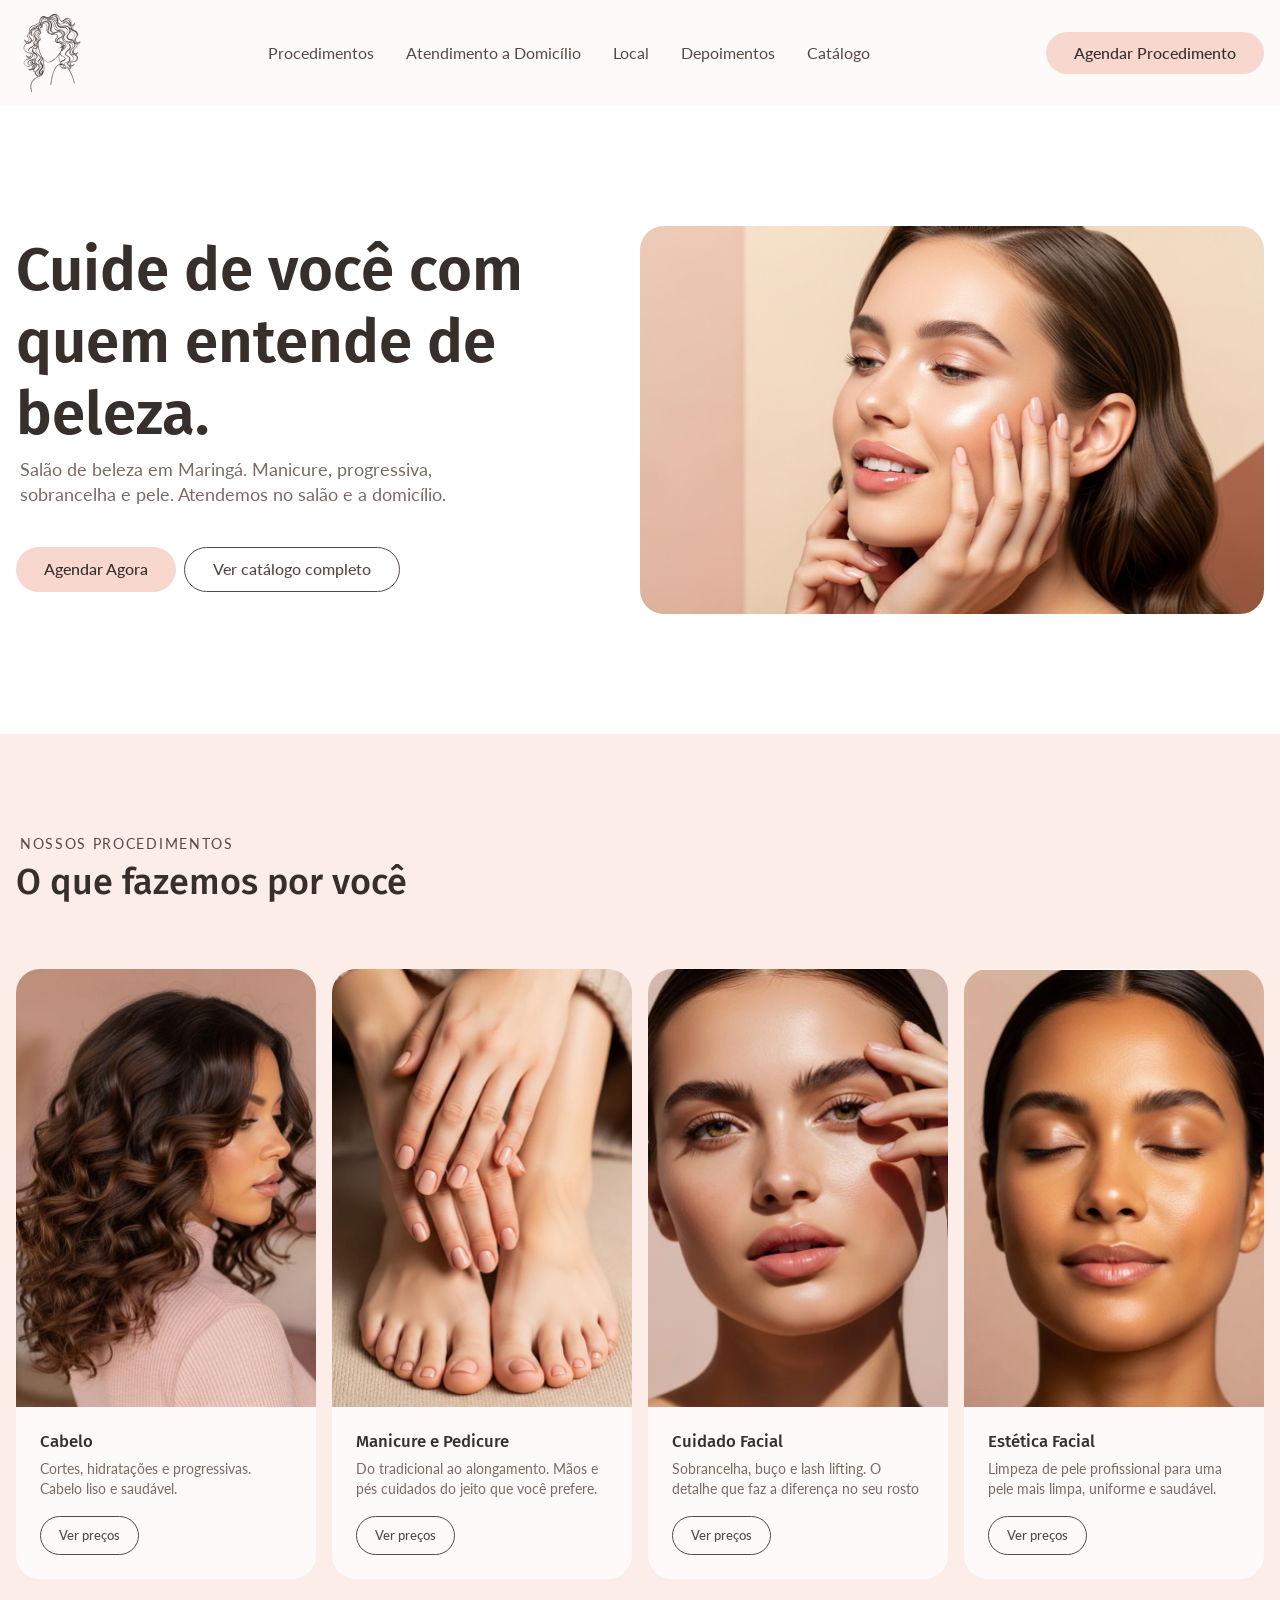
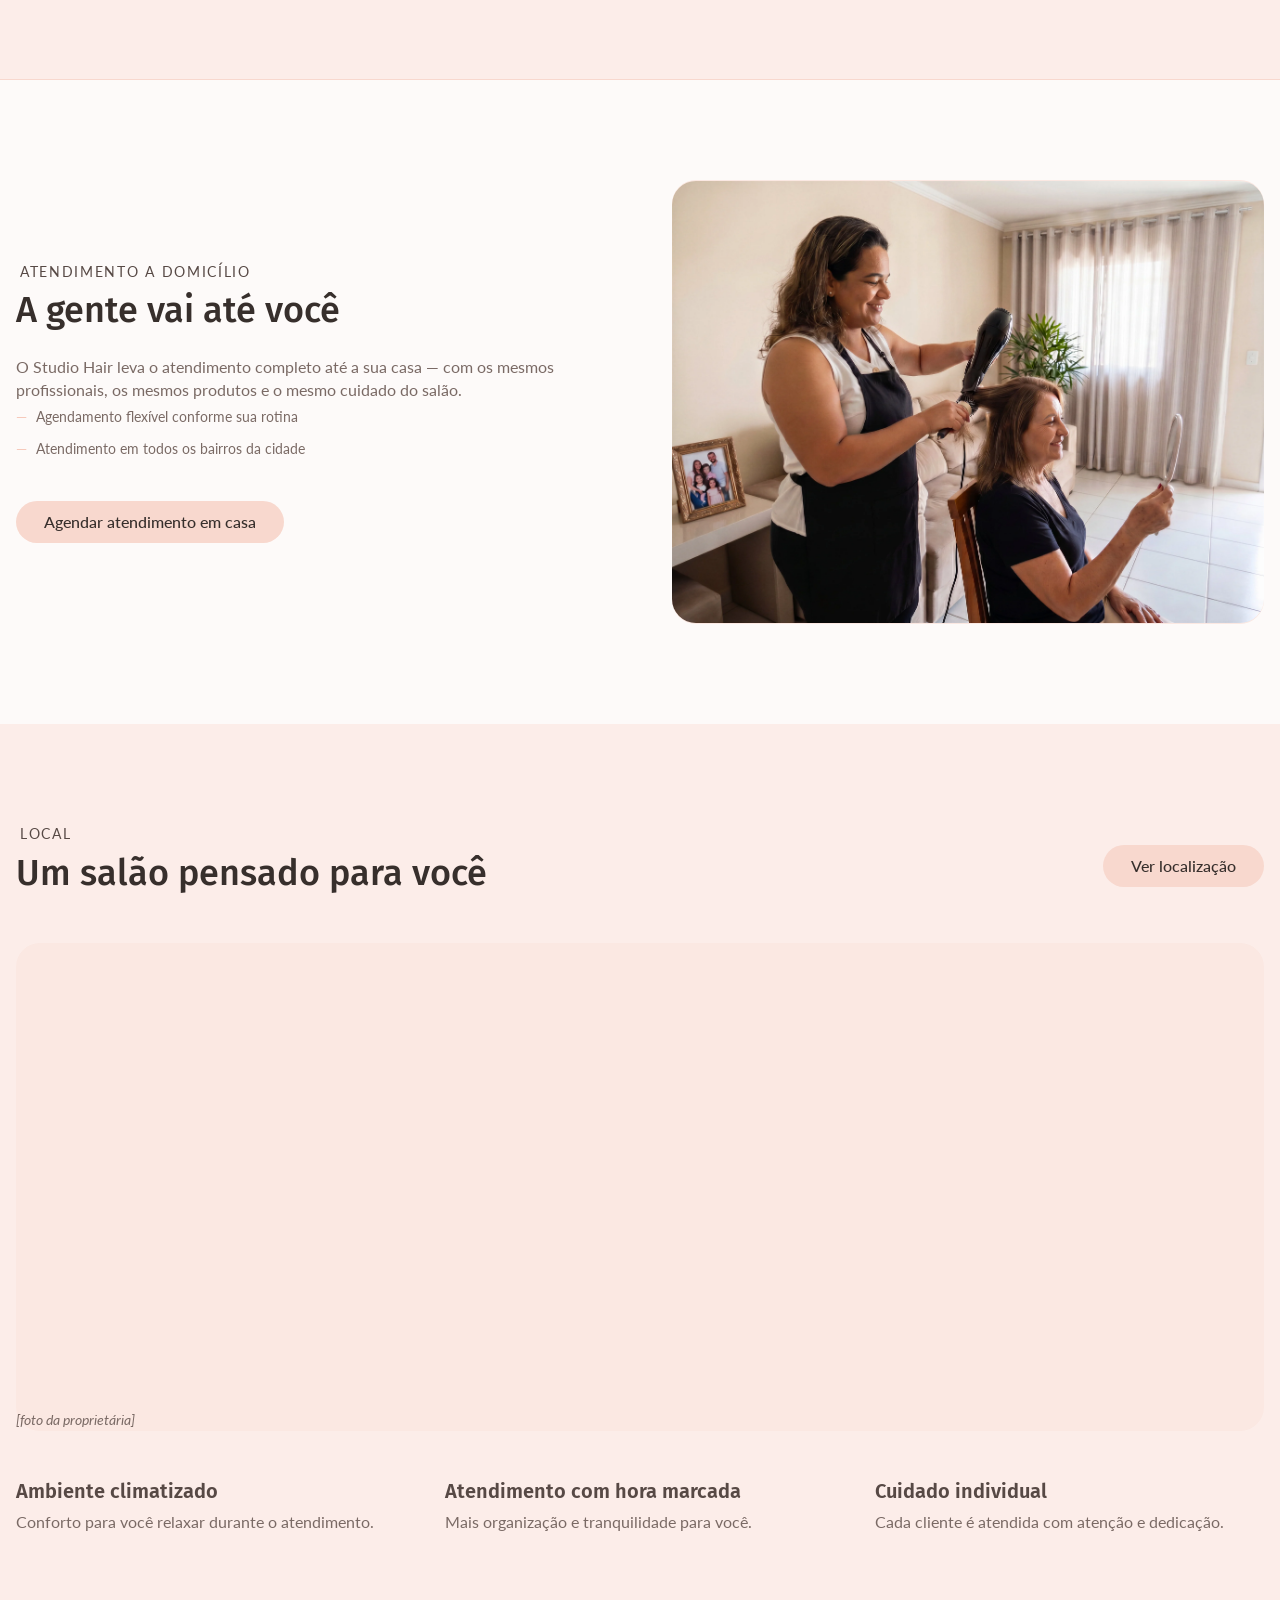
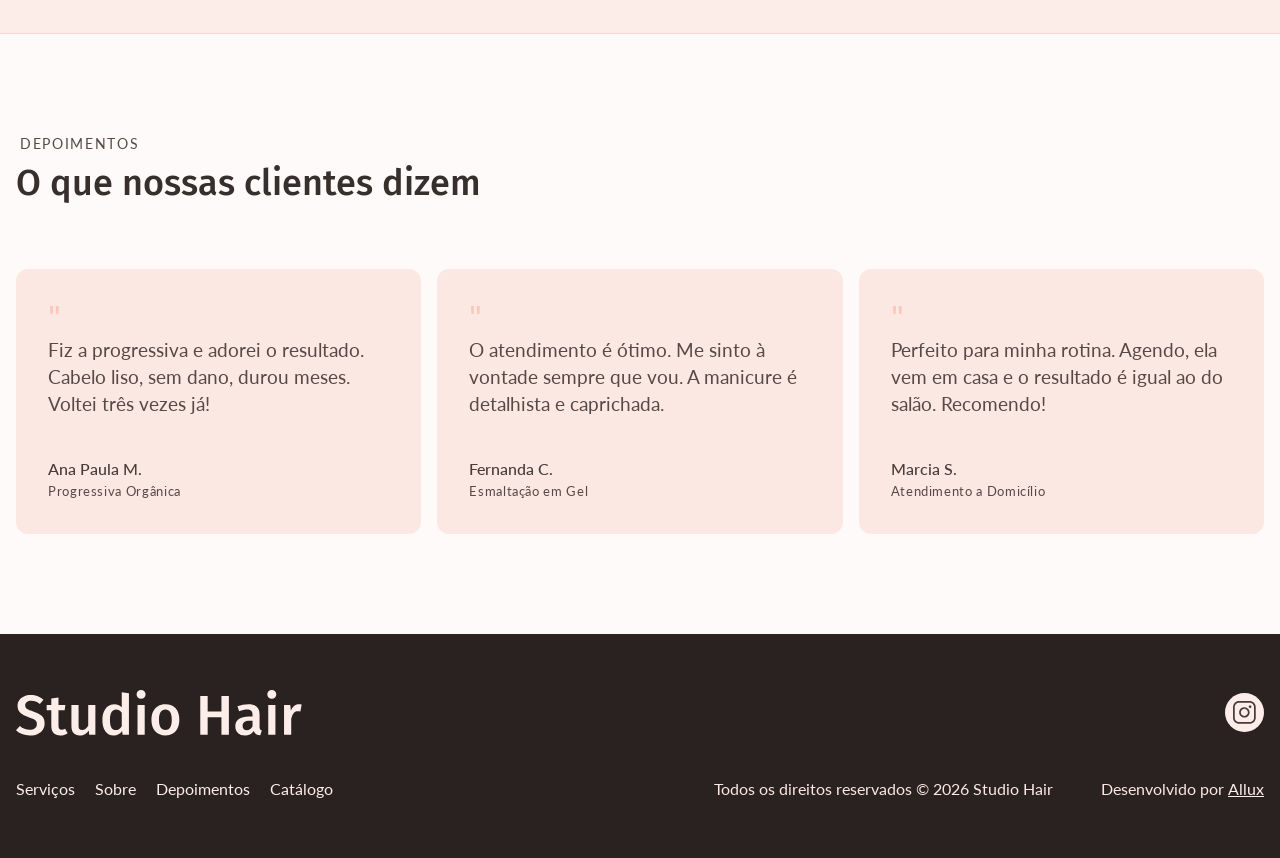
==== index.html @ cce51748 "Update index.html" ====
<!DOCTYPE html>
<html lang="pt-BR">

<head>
  <meta charset="UTF-8">
  <meta name="viewport" content="width=device-width, initial-scale=1.0">
  <title>Studio Hair — Salão de Beleza em Maringá</title>

  <!-- Meta description -->
  <meta name="description" content="Salão de beleza em Maringá. Manicure, progressiva, sobrancelha e pele. Atendimento no salão e a domicílio. Preços transparentes, profissionais de confiança.">

  <!-- Canonical -->
  <link rel="canonical" href="https://zambianchi-dev.github.io/Studio-Hair/index.html">

  <!-- Favicon -->
  <link rel="icon" href="./assets/svg/favicon.svg" type="image/svg+xml">

  <!-- Open Graph -->
  <meta property="og:title" content="Studio Hair — Salão de Beleza em Maringá">
  <meta property="og:description" content="Manicure, progressiva, sobrancelha e pele. Atendimento em Maringá no salão e a domicílio .">
  <meta property="og:image" content="https://zambianchi-dev.github.io/Studio-Hair/assets/img/hero-woman.jpg">
  <meta property="og:url" content="https://zambianchi-dev.github.io/Studio-Hair/">
  <meta property="og:type" content="website">
  <meta property="og:locale" content="pt_BR">

  <!-- JSON-LD LocalBusiness -->
  <script type="application/ld+json">
  {
    "@context": "https://schema.org",
    "@type": "BeautySalon",
    "name": "Studio Hair",
    "description": "Salão de beleza em Maringá. Manicure, progressiva, sobrancelha e pele. Atendimento no salão e a domicílio.",
    "url": "https://zambianchi-dev.github.io/Studio-Hair/",
    "telephone": "+55[NUMERO_WHATSAPP]",
    "address": {
      "@type": "PostalAddress",
      "streetAddress": "Rua Rio Taperoá, 255",
      "addressLocality": "Maringá",
      "addressRegion": "PR",
      "postalCode": "87043-290",
      "addressCountry": "BR"
    },
    "sameAs": [
      "https://www.instagram.com/valdineiagoncalves777/"
    ],
    "priceRange": "R$35 – R$300"
  }
  </script>

  <link rel="preconnect" href="https://fonts.googleapis.com">
  <link rel="preconnect" href="https://fonts.gstatic.com" crossorigin>
  <link href="https://fonts.googleapis.com/css2?family=Fira+Sans:wght@400;500;600;700&family=Lato:wght@400;700&display=swap" rel="stylesheet">
  <link rel="stylesheet" href="./css/style.min.css">

</head>

<body>

  <!-- ===================== HEADER ===================== -->
  <header>
    <div class="container nav-inner">
      <a href="index.html" class="nav-logo"><img src="./assets/svg/logo.svg" alt="Studio Hair — Salão de Beleza"></a>
      <nav aria-label="Menu principal">
        <ul class="nav-links">
          <li><a href="https://studiohair.github.io/studiohair/#procedimentos">Procedimentos</a></li>
          <li><a href="https://studiohair.github.io/studiohair/#domicilio">Atendimento a Domicílio</a></li>
          <li><a href="https://studiohair.github.io/studiohair/#local">Local</a></li>
          <li><a href="https://studiohair.github.io/studiohair/#depoimentos">Depoimentos</a></li>
          <li><a href="https://studiohair.github.io/studiohair/catalogo/">Catálogo</a></li>
        </ul>
      </nav>
      <a href="https://wa.me/554491032830?text=Ol%C3%A1%20Valdineia%2C%20vim%20pelo%20site!%20Gostaria%20de%20marcar%20um%20hor%C3%A1rio." class="btn btn-primary nav-cta" target="_blank" rel="noopener">
        Agendar Procedimento
      </a>
      <div class="hamburger" id="hamburger" aria-label="Abrir menu" role="button" aria-expanded="false">
        <span class="line-1"></span>
        <span class="line-2"></span>
      </div>
    </div>
  </header>

  <div class="mobile-overlay" id="mobileMenu" aria-hidden="true">
    <div class="mobile-overlay__content">
      <h4>Menu</h4>
      <nav class="mobile-overlay__nav" aria-label="Menu mobile">
        <ul class="mobile-overlay__list">
          <li class="mobile-overlay__itens">
            <a class="mobile-overlay__link" href="#procedimentos">Procedimentos</a>
          </li>
          <li class="mobile-overlay__itens"><a href="#domicilio">Atendimento a Domicílio</a></li>
          <li class="mobile-overlay__itens"><a href="#local">Local</a></li>
          <li class="mobile-overlay__itens"><a href="#depoimentos">Depoimentos</a></li>
          <li class="mobile-overlay__itens"><a href="./catalogo/index.html">Catálogo</a></li>
        </ul>
      </nav>
      <a href="https://www.instagram.com/valdineiagoncalves777/" class="social-icon" target="_blank" rel="noopener" aria-label="Instagram do Studio Hair">
        <img src="../assets/svg/InstagramLogo.svg" alt="Instagram">
      </a>
    </div>
  </div>

  <main>

    <!-- ===================== HERO ===================== -->
    <section id="inicio" class="hero">
      <div class="container hero-container">
        <div class="hero-inner">
          <p class="section-label"></p>
          <h1>Cuide de você com quem entende de beleza.</h1>
          <p class="hero-sub">
            Salão de beleza em Maringá. Manicure, progressiva, sobrancelha e pele. Atendemos no salão e a domicílio.
          </p>
          <div class="hero-actions">
            <a href="https://wa.me/554491032830?text=Ol%C3%A1%20Valdineia%2C%20vim%20pelo%20site!%20Gostaria%20de%20marcar%20um%20hor%C3%A1rio." class="btn btn-primary" target="_blank" rel="noopener">
              Agendar Agora
            </a>
            <a href="./catalogo/index.html" class="btn btn-outline">
              Ver catálogo completo
            </a>
          </div>
        </div>
        <div class="img-hero">
          <img src="./assets/img/hero-woman.jpg" alt="Mulher com cabelo liso e bem cuidado — Studio Hair Maringá">
        </div>
      </div>
    </section>

    <!-- ===================== SERVIÇOS ===================== -->
    <section id="procedimentos" class="section-services">
      <div class="container">
        <div class="section-header">
          <p class="section-label">Nossos Procedimentos</p>
          <h2>O que fazemos por você</h2>
        </div>
        <div class="services-grid">

          <div class="service-card">
            <div><img src="./assets/img/cabelo.webp" alt="Procedimento de cabelo — progressiva e hidratação no Studio Hair"></div>
            <div class="service-card__text">
              <h3>Cabelo</h3>
              <p>Cortes, hidratações e progressivas. Cabelo liso e saudável.</p>
              <a class="btn btn-outline" href="https://studiohair.github.io/studiohair/catalogo/#cabelo">Ver preços</a>
            </div>
          </div>

          <div class="service-card">
            <div><img src="./assets/img/manicure.webp" alt="Manicure e pedicure — esmaltação em gel e alongamento no Studio Hair"></div>
            <div class="service-card__text">
              <h3>Manicure e Pedicure</h3>
              <p>Do tradicional ao alongamento. Mãos e pés cuidados do jeito que você prefere.</p>
              <a class="btn btn-outline" href="https://studiohair.github.io/studiohair/catalogo/#ManicurePedicure">Ver preços</a>
            </div>
          </div>

          <div class="service-card">
            <div><img src="./assets/img/embelezamento.webp" alt="Cuidado facial — design de sobrancelha e lash lifting no Studio Hair"></div>
            <div class="service-card__text">
              <h3>Cuidado Facial</h3>
              <p>Sobrancelha, buço e lash lifting. O detalhe que faz a diferença no seu rosto</p>
              <a class="btn btn-outline" href="https://studiohair.github.io/studiohair/catalogo/#CuidadoFacial">Ver preços</a>
            </div>
          </div>

          <div class="service-card">
            <div><img src="./assets/img/estetica.webp" alt="Estética facial — limpeza de pele profissional no Studio Hair Maringá"></div>
            <div class="service-card__text">
              <h3>Estética Facial</h3>
              <p>Limpeza de pele profissional para uma pele mais limpa, uniforme e saudável.</p>
              <a class="btn btn-outline" href="https://studiohair.github.io/studiohair/catalogo/#EsteticaFacialFuncional">Ver preços</a>
            </div>
          </div>

        </div>
      </div>
    </section>

    <!-- ===================== DOMICÍLIO ===================== -->
    <section id="domicilio" class="section-domicilio">
      <div class="container">
        <div class="domicilio-inner">
          <div class="domicilio-content">
            <p class="section-label">Atendimento a domicílio</p>
            <h2>A gente vai até você</h2>
            <p>
              O Studio Hair leva o atendimento completo até a sua casa —
              com os mesmos profissionais, os mesmos produtos e o mesmo cuidado do salão.
            </p>
            <ul class="domicilio-bullets">
              <li>Agendamento flexível conforme sua rotina</li>
              <li>Atendimento em todos os bairros da cidade</li>
            </ul>
            <a href="https://wa.me/554491032830?text=Ol%C3%A1%20Valdineia%2C%20vim%20pelo%20site!%20Gostaria%20de%20marcar%20um%20atendimento%20a%20domic%C3%ADlio." class="btn btn-primary" target="_blank" rel="noopener">
              Agendar atendimento em casa
            </a>
          </div>
          <div class="domicilio-visual" aria-label="Foto ilustrativa de atendimento a domicílio">
            <img src="./assets/img/atendimento-domicilio.webp" alt="Valdineia Gonçalves profissional do salão studio hair atendendo uma cliente a domicílio">
          </div>
        </div>
      </div>
    </section>

    <!-- ===================== LOCAL ===================== -->
    <section id="local" class="section-sobre">
      <div class="container">
        <div class="sobre-inner">
          <div>
            <div>
              <p class="section-label">Local</p>
              <h2>Um salão pensado para você</h2>
            </div>
            <a href="https://maps.app.goo.gl/TB5JfT5xvoV5wqeU9" class="btn btn-primary sobre" target="_blank" rel="noopener">
              Ver localização
            </a>
          </div>

          <div class="sobre-photo" aria-label="Foto da proprietária do Studio Hair">
            [foto da proprietária]
          </div>

          <div class="sobre-content">
            <div>
              <h3>Ambiente climatizado</h3>
              <p>Conforto para você relaxar durante o atendimento.</p>
            </div>
            <div>
              <h3>Atendimento com hora marcada</h3>
              <p>Mais organização e tranquilidade para você.</p>
            </div>
            <div>
              <h3>Cuidado individual</h3>
              <p>Cada cliente é atendida com atenção e dedicação.</p>
            </div>
          </div>
        </div>
      </div>
    </section>

    <!-- ===================== DEPOIMENTOS ===================== -->
    <section id="depoimentos" class="section-depoimentos">
      <div class="container">
        <div class="section-header">
          <p class="section-label">Depoimentos</p>
          <h2>O que nossas clientes dizem</h2>
        </div>
        <div class="depoimentos-grid">

          <div class="depoimento-card">
            <p class="depoimento-text">Fiz a progressiva e adorei o resultado. Cabelo liso, sem dano, durou meses. Voltei três vezes já!</p>
            <div class="depoimento-author">
              <strong>Ana Paula M.</strong>
              <span>Progressiva Orgânica</span>
            </div>
          </div>

          <div class="depoimento-card">
            <p class="depoimento-text">O atendimento é ótimo. Me sinto à vontade sempre que vou. A manicure é detalhista e caprichada.</p>
            <div class="depoimento-author">
              <strong>Fernanda C.</strong>
              <span>Esmaltação em Gel</span>
            </div>
          </div>

          <div class="depoimento-card">
            <p class="depoimento-text">Perfeito para minha rotina. Agendo, ela vem em casa e o resultado é igual ao do salão. Recomendo!</p>
            <div class="depoimento-author">
              <strong>Marcia S.</strong>
              <span>Atendimento a Domicílio</span>
            </div>
          </div>

        </div>
      </div>
    </section>

  </main>

  <!-- ===================== FOOTER ===================== -->
  <footer>
    <div class="container footer-container">
      <div class="footer-content">
        <a href="index.html"><img src="./assets/svg/logo-escrita.svg" alt="Studio Hair" class="logo-footer"></a>
        <a href="https://www.instagram.com/valdineiagoncalves777/" class="social-icon" target="_blank" rel="noopener" aria-label="Instagram do Studio Hair">
          <img src="./assets/svg/InstagramLogo.svg" alt="Instagram">
        </a>
      </div>
      <div class="footer-content">
        <nav aria-label="Links do rodapé">
          <ul class="nav-links-footer">
            <li><a href="#procedimentos">Serviços</a></li>
            <li><a href="#local">Sobre</a></li>
            <li><a href="#depoimentos">Depoimentos</a></li>
            <li><a href="./catalogo/index.html">Catálogo</a></li>
          </ul>
        </nav>
        <a href="index.html"><img src="./assets/svg/logo-escrita.svg" alt="Studio Hair" class="logo-footer-mobile"></a>
        <div class="politica-footer">
          <span>Todos os direitos reservados © 2026 Studio Hair</span>
          <span>Desenvolvido por <a href="https://allux.dev.br/">Allux</a></span>
        </div>
      </div>
    </div>
  </footer>

  <script src="./js/app.js" defer></script>

</body>

</html>
---- css/style.min.css ----
:root{--color-primary:#372f2c;--color-secondary:#574945;--color-accent:#f6c9bb;--color-accent-mid:#f8d8ce;--color-surface:#fbe8e2;--color-bg-alt:#fcede9;--color-bg:#fdfaf9;--color-text:#372f2c;--color-text-muted:#7a6a65;--font-heading:"Fira Sans",sans-serif;--font-body:"Lato",sans-serif;--space-xs:8px;--space-sm:16px;--space-md:32px;--space-lg:64px;--space-xl:96px;--space-2xl:128px;--max-width:1300px;--radius-sm:6px;--radius-md:12px;--radius-lg:24px}*,::after,::before{box-sizing:border-box;margin:0;padding:0}html{scroll-behavior:smooth;font-size:16px}body{font-family:var(--font-body);color:var(--color-text);line-height:1.65;-webkit-font-smoothing:antialiased}img{display:block;max-width:100%}a{color:inherit;text-decoration:none;font-family:Lato}.row{display:flex;flex-direction:row}.column{display:flex;flex-direction:column}.gap-8{gap:8px}.gap-16{gap:16px}.gap-24{gap:24px}h1,h2,h3,h4{font-family:var(--font-heading);font-weight:500;line-height:1.2;color:var(--color-primary)}h1{font-size:clamp(2rem, 6vw, 3.25rem)}h2{font-size:clamp(1.5rem, 4vw, 2.25rem)}h3{font-size:clamp(1.1rem, 2.5vw, 1.4rem);font-weight:500}p{line-height:1.4;color:var(--color-text-muted)}#depoimentos,#domicilio,#local,#procedimentos{scroll-margin-top:64px}.container{width:100%;max-width:1300px;margin:0 auto;padding:0 var(--space-sm)}.section-label{font-family:var(--font-body);font-size:.75rem;font-weight:500;letter-spacing:.12em;text-transform:uppercase;color:var(--color-secondary);margin-bottom:var(--space-xs)}.btn{display:inline-flex;align-items:center;gap:6px;font-family:Lato;font-size:1rem;font-weight:500;padding:8px 28px;border-radius:90px;border:none;cursor:pointer;text-decoration:none;transition:opacity .3s ease,transform .3s ease;white-space:nowrap}.btn:hover{opacity:.88;transform:translateY(-1px)}.btn-primary{background:var(--color-accent-mid);color:#372f2c}.btn-outline{background:0 0;color:var(--color-secondary);border:1px solid var(--color-secondary)}.btn-accent{background:var(--color-accent);color:var(--color-primary)}header{position:sticky;top:0;z-index:100;background:var(--color-bg);padding:14px 0}.nav-inner{display:flex;align-items:center;justify-content:space-between}.nav-logo{font-family:var(--font-heading);font-size:1.2rem;font-weight:600;color:var(--color-primary);letter-spacing:.04em}.nav-links{display:flex;list-style:none;gap:var(--space-md)}.nav-links a{font-size:1rem;font-weight:400;color:var(--color-secondary);transition:color .3s}.nav-links a:hover{color:var(--color-primary)}.hamburger{display:none;cursor:pointer;flex-direction:column;gap:6px;z-index:9999}.hamburger span{width:22px;height:2px;border-radius:4px;background:var(--color-primary);transform-origin:25%;transition:all .3s ease}.hamburger.active .line-1{rotate:45deg}.hamburger.active .line-2{rotate:-45deg}.mobile-overlay{position:fixed;top:0;left:0;width:100%;height:100%;background:#fff;z-index:9998;transform:translate(100%,102px);transition:transform .4s cubic-bezier(.8, 0, .2, 1);display:flex;flex-direction:column;font-family:atten-new,Sans-serif}.mobile-overlay.active{transform:translate(0,90px)}.mobile-overlay__nav a,.mobile-overlay__nav ul{font-size:20px;color:var(--color-text);list-style:none;padding:0;margin:0;text-align:center}.mobile-overlay__content{display:flex;flex-direction:column;align-items:center;padding:116px 0;gap:24px}.mobile-overlay__content h4{font-size:24px}.mobile-overlay__nav{margin-bottom:24px}.mobile-overlay__list{display:flex;flex-direction:column;gap:24px}@media (max-width:768px){.nav-links{display:none}.hamburger{display:flex;cursor:pointer;flex-direction:column;gap:6px;z-index:9999}}.hero{padding:clamp(60px,10vw,120px) 0;overflow:hidden}.hero-container{display:grid!important;grid-template-columns:1fr 1fr}.img-hero img{border-radius:24px;height:100%;object-fit:cover}.hero-inner{display:flex;flex-direction:column;max-width:660px}.hero h1{font-size:clamp(2.25rem, 7vw, 3.75rem);font-weight:600;color:var(--color-primary);margin-bottom:8px}.hero h1 em{font-style:normal;font-weight:400;color:var(--color-secondary)}.section-label{font-size:14px;font-weight:400;letter-spacing:5%;margin-left:4px;color:var(--color-secondary)}.hero-sub{font-size:1.1rem;font-weight:400;color:var(--color-text-muted);margin-left:4px;margin-bottom:32px;max-width:480px}.hero-actions{display:flex;flex-wrap:wrap;gap:var(--space-xs);margin-top:var(--space-xs)}.hero{position:relative}@media (max-width:1024px){.hero-container{grid-template-columns:1fr}.img-hero img{display:none}}.section-services{padding:clamp(60px,8vw,100px) 0;background:var(--color-bg-alt)}.section-header{margin-bottom:clamp(var(--space-md),5vw,var(--space-lg))}.section-header h2{margin-bottom:var(--space-xs)}.services-grid{display:grid;grid-template-columns:1fr;gap:var(--space-sm)}.service-card{background:var(--color-bg);border-radius:24px;display:flex;flex-direction:column;transition:box-shadow .2s ease,transform .2s ease}.service-card img{width:100%;object-fit:cover;border-radius:24px 24px 0 0}.service-card:nth-child(2) div img{object-position:bottom}.service-card:nth-child(3) div img{object-position:top}.service-card:nth-child(4) div img{object-position:center}.service-card .service-card__text{display:flex;flex-direction:column;padding:24px;gap:8px}.service-card:hover{box-shadow:var(--shadow-md);transform:translateY(-2px)}.service-card h3{font-size:1.05rem;color:var(--color-primary)}.service-card p{font-size:.9rem;flex:1}.service-card .btn{align-self:flex-start;margin-top:8px;padding:8px 18px;font-size:.82rem}@media (max-width:768px){.services-grid{grid-template-columns:1fr}.service-card img{max-height:448px}}@media (min-width:1024px){.services-grid{grid-template-columns:repeat(4,1fr)}}.section-domicilio{padding:clamp(60px,8vw,100px) 0;background:var(--color-bg);border-top:1px solid var(--color-accent-mid)}.domicilio-inner{display:grid;grid-template-columns:1fr;gap:var(--space-lg);align-items:center}.domicilio-content{display:flex;flex-direction:column}.section-domicilio img{border-radius:24px}.domicilio-content .section-label{margin-bottom:8px}.domicilio-content h2{margin-bottom:24px}.domicilio-bullets{list-style:none;display:flex;flex-direction:column;gap:8px;margin:4px 0 40px 0}.domicilio-bullets li{font-size:.9rem;color:var(--color-text-muted);padding-left:20px;position:relative}.domicilio-bullets li::before{content:"—";position:absolute;left:0;color:var(--color-accent);font-weight:600}.domicilio-content a{align-self:flex-start}.domicilio-visual{background:var(--color-surface);border-radius:var(--radius-lg);aspect-ratio:4/3;display:flex;align-items:center;justify-content:center;color:var(--color-text-muted);font-size:.875rem;font-style:italic}@media (min-width:860px){.domicilio-inner{grid-template-columns:1fr 1fr}}.section-sobre{padding:clamp(60px,8vw,100px) 0;background:var(--color-bg-alt)}.sobre-inner{display:flex;flex-direction:column;gap:48px;align-items:start}.sobre-inner>div{width:100%;display:flex;align-items:end;justify-content:space-between}.btn-primary.sobre{margin-bottom:8px}.sobre-photo{background:var(--color-surface);border-radius:var(--radius-lg);width:100%;height:488px;display:flex;align-items:center;justify-content:center;color:var(--color-text-muted);font-size:.875rem;font-style:italic}.sobre-content{width:100%;display:flex;flex-direction:row;justify-content:space-between;flex-wrap:wrap;gap:40px}.sobre-content div{flex:1 1 300px}.sobre-content h3{font-size:20px;font-weight:600;margin-bottom:8px;color:var(--color-secondary)}@media (min-width:860px){.sobre-inner{grid-template-columns:280px 1fr}}.section-depoimentos{padding:clamp(60px,8vw,100px) 0;background:var(--color-bg);border-top:1px solid var(--color-accent-mid)}.depoimentos-grid{display:grid;grid-template-columns:1fr;gap:var(--space-sm)}.depoimento-card{background:var(--color-surface);border-radius:var(--radius-md);padding:var(--space-md);display:flex;flex-direction:column;gap:var(--space-xs)}.depoimento-text{font-size:1.2rem;color:var(--color-secondary);flex:1;margin-bottom:32px}.depoimento-text::before{content:'"';font-family:var(--font-heading);font-size:2rem;line-height:1;color:var(--color-accent);display:block;margin-bottom:4px}.depoimento-author{display:flex;flex-direction:column;gap:2px}.depoimento-author strong{font-size:1rem;font-weight:500;font-family:Lato;line-height:21px;color:#473c39}.depoimento-author span{font-size:.8rem;color:var(--color-secondary);font-family:Lato;letter-spacing:.05em}@media (min-width:600px){.depoimentos-grid{grid-template-columns:1fr 1fr}}@media (min-width:1024px){.depoimentos-grid{grid-template-columns:repeat(3,1fr)}}.icon-up{display:flex;place-self:end;padding:16px;border-radius:100px;justify-content:center;align-items:center;background:#372f2c;position:fixed;bottom:16px;right:16px;z-index:9999;transition:background .3s ease}.icon-up:hover{background:#f8d8ce}.icon-up svg{width:28px;height:28px}.icon-up svg path{stroke:#fdfaf9;transition:stroke .3s ease}.icon-up:hover svg path{stroke:#372f2c}footer{background:#2a2220;padding:56px 0;text-align:center}.footer-container{display:flex;flex-direction:column;gap:40px}.footer-content{display:flex;justify-content:space-between;align-items:center;flex-wrap:wrap}.social-icon{padding:8px;background:var(--color-bg-alt);border-radius:100px}footer ul{display:flex;gap:20px}footer li{list-style:none;color:var(--color-bg-alt);transition:all .3s}footer li:hover{opacity:.9}footer a{color:var(--color-bg-alt);transition:all .3s}footer a:hover{color:var(--color-bg-alt);opacity:.8}.politica-footer{display:flex;gap:48px;color:var(--color-surface)}.politica-footer a{text-decoration:underline}.logo-footer-mobile{display:none;margin-bottom:32px}@media (max-width:768px){.footer-container{gap:24px}.footer-content{justify-content:center}footer ul{margin-bottom:24px}.logo-footer{display:none}.logo-footer-mobile{display:flex}.politica-footer{flex-direction:column;justify-content:center;align-items:center;gap:8px}footer span{color:var(--color-bg-alt);font-size:.8rem}}#Cabelo,#EmbelezamentoFacial,#EsteticaFacialFuncional,#ManicurePedicure{display:none}#Cabelo.active,#EmbelezamentoFacial.active,#EsteticaFacialFuncional.active,#ManicurePedicure.active{display:grid}.catalog-header__container{display:flex;flex-direction:column;gap:48px;justify-content:center;align-items:center;margin-top:104px!important}.category-pills{display:grid;grid-template-columns:repeat(4,1fr);gap:16px}.category-pills .pill{padding:8px 32px;border-radius:32px;border:1px solid #372f2c;background:0 0;color:#372f2c;font-size:18px;font-weight:400;transition:.3s ease;cursor:pointer}.pill:hover{background:#372f2c;color:#fcf4f1}.category-pills .pill.active{padding:6px 32px;border-radius:32px;border:1px solid #372f2c;background:#372f2c;color:#fef5f2;font-size:18px;font-weight:400}.catalog__container{display:grid;max-width:1300px;grid-template-columns:repeat(auto-fit,minmax(340px,400px));gap:34px;padding:104px 0!important;align-self:center}@media (max-width:768px){.catalog-header__container{gap:24px;margin-top:64px!important}.category-pills{gap:8px;grid-template-columns:repeat(2,1fr)}.category-pills .pill{padding:8px 8px;font-size:14px;text-align:center}.category-pills .pill.active{font-size:14px;padding:8px 8px}.catalog__container{max-width:358px;padding:56px 0!important}}.swiper{width:auto;height:388px}.swiper-slide img{width:100%;height:100%;object-fit:cover!important;border-radius:16px 16px 0 0}.swiper-slide{position:relative}.swiper-slide.antes::before{content:"Antes";width:auto;position:absolute;right:16px;top:16px;background:#fcf4f1;border-radius:32px;padding:8px 16px 8px 16px;font-family:Lato;font-size:18px;line-height:19px;color:#372f2c}.swiper-slide.depois::before{content:"Depois";width:auto;position:absolute;right:16px;top:16px;background:#fcf4f1;border-radius:32px;padding:8px 16px 8px 16px;font-family:Lato;font-size:18px;line-height:19px;color:#372f2c}.swiper-pagination{width:auto!important;border-radius:90px;background:#fcf4f1;text-align:center;left:50%!important;transform:translateX(-50%);padding:2px}.swiper-pagination-bullet{width:12px;height:12px;background:#817673;opacity:.5}.swiper-pagination-bullet-active{width:12px;height:12px;background:#817673;opacity:1}.swiper-button-next,.swiper-button-prev{display:none}.card-procedures{width:auto;max-width:412px}.card-procedures__content{padding:24px;border-radius:0 0 16px 16px;background:#fcf4f1}.card-procedures__content h3{color:#372f2c;text-align:center;margin-bottom:24px;margin-left:6px}.price-table{width:100%;margin:0 auto;background:#fff;border-radius:16px;overflow:hidden;padding:24px 24px 18px 24px}table{width:100%;border-collapse:collapse;table-layout:fixed}td:first-child,th:first-child{width:35%;text-align:left}td:nth-child(2),th:nth-child(2){width:35%;text-align:left}td:nth-child(3),th:nth-child(3){width:25%;text-align:left}thead{width:100%;position:relative}thead::after{content:"";width:100%;height:1px;position:absolute;background:linear-gradient(90deg,rgba(0,0,0,.02),rgba(0,0,0,.06),rgba(0,0,0,.02))}th{padding-bottom:4px!important;text-align:left;font-weight:700;font-size:18px;color:#372f2c}tbody tr:first-child td{padding-top:8px!important}td:first-child{font-size:16px;font-weight:500;color:#372f2c;font-family:Lato}td:nth-child(2),td:nth-child(3){font-weight:400;color:#757373}
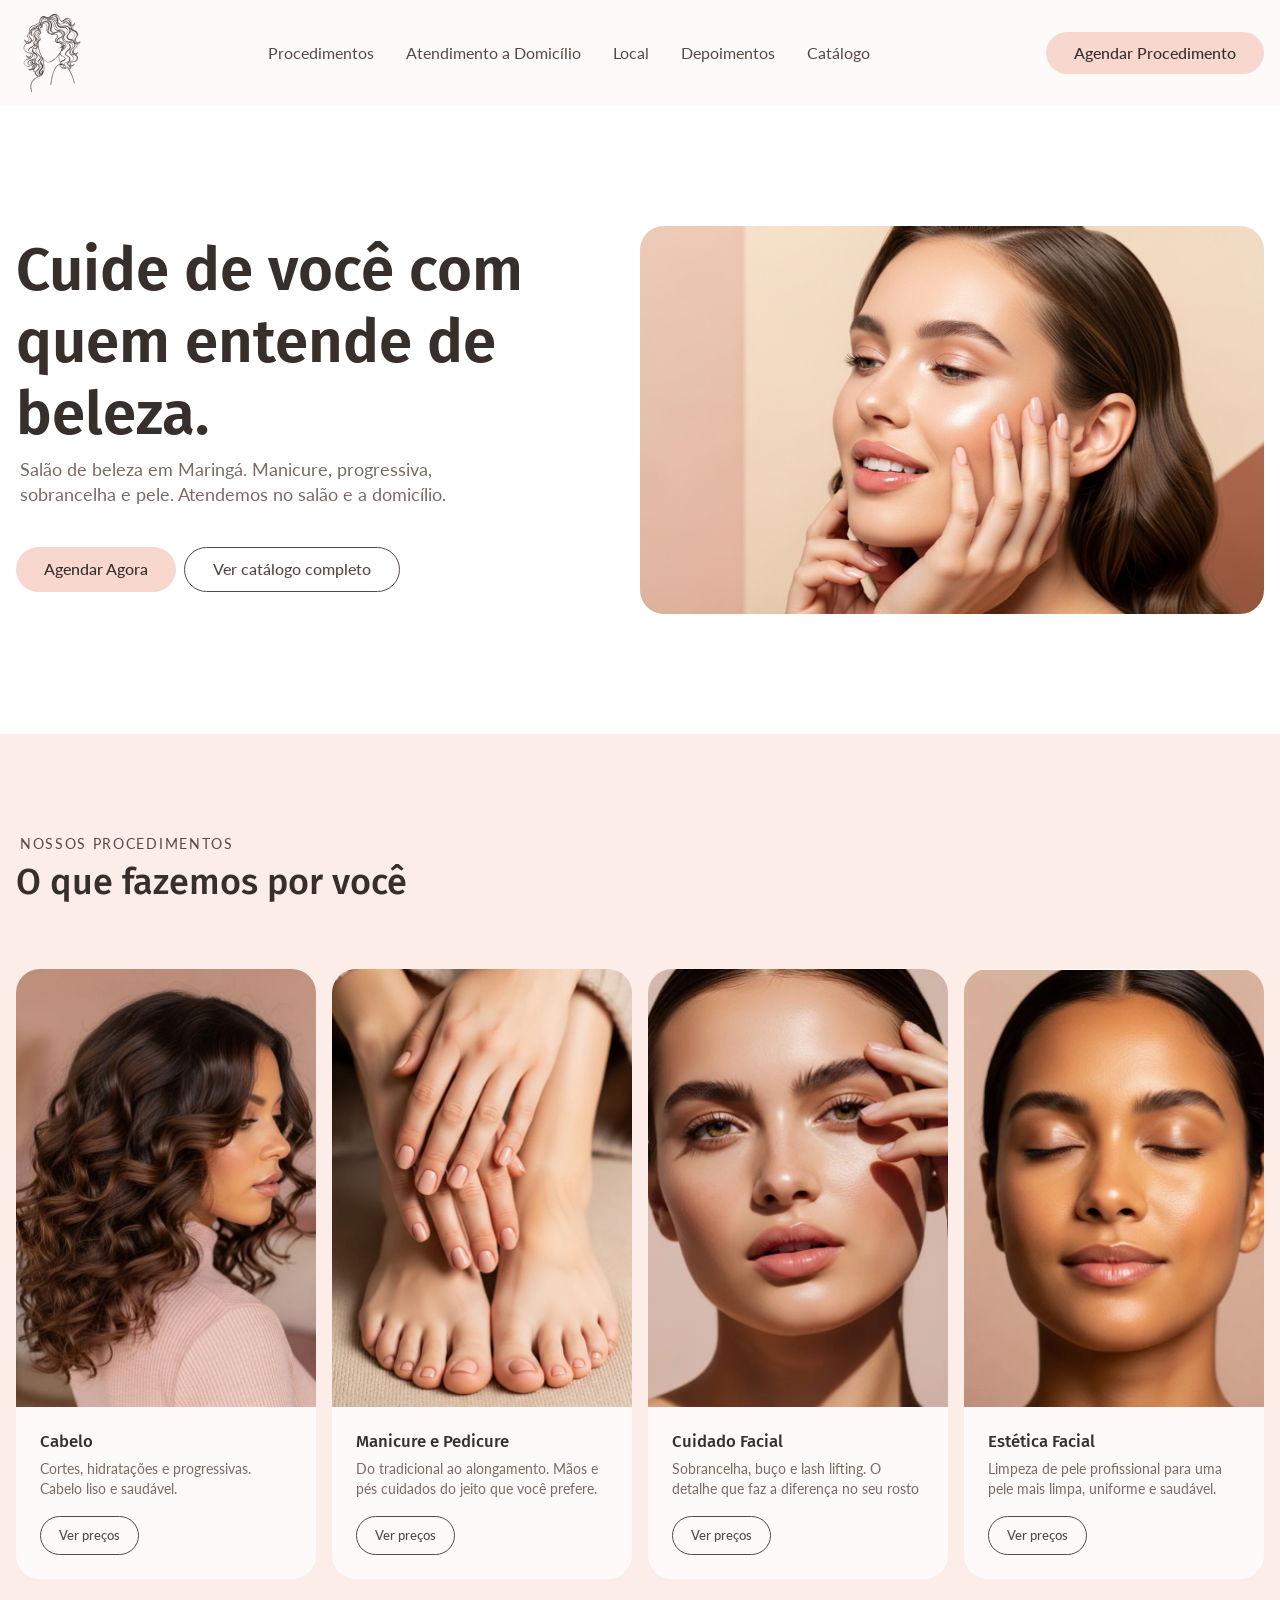
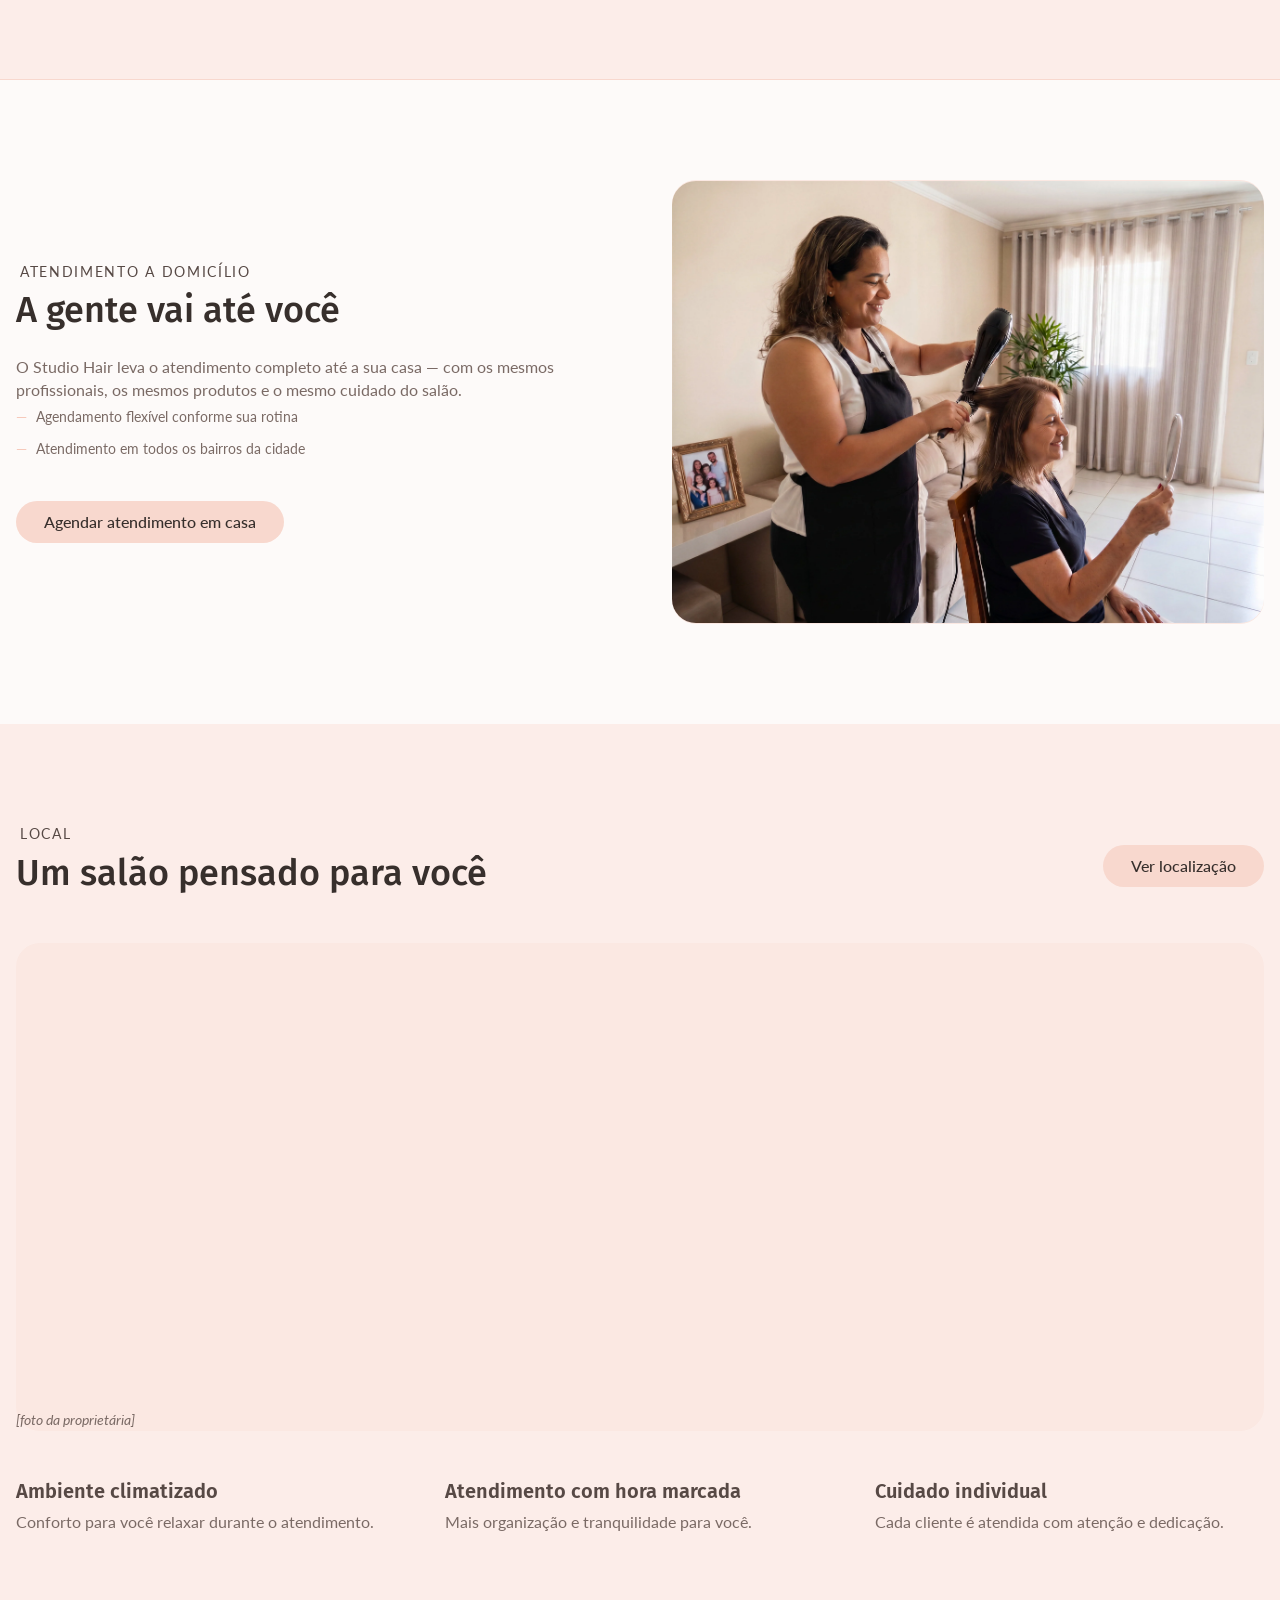
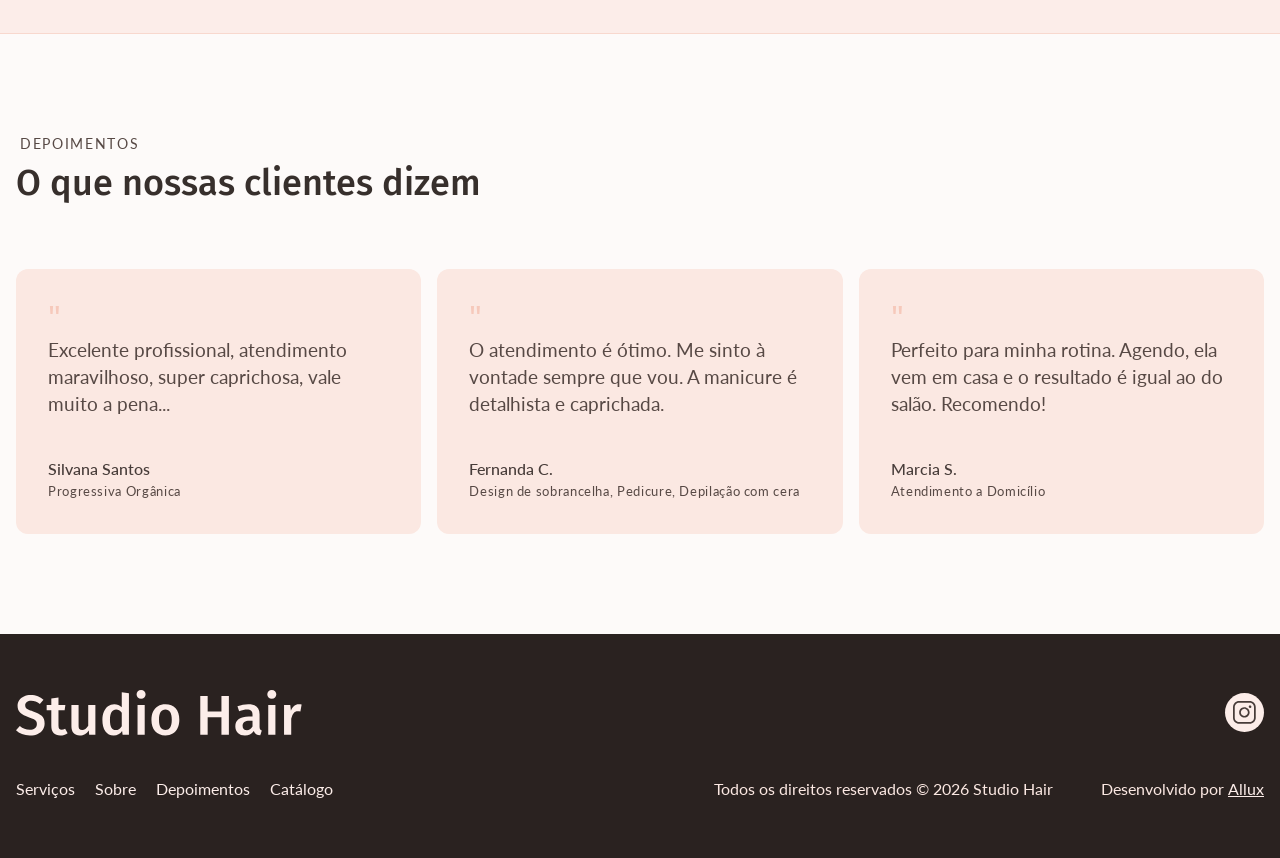
==== commit 46ab6cb3: "Update index.html" ====
--- a/index.html
+++ b/index.html
@@ -47,6 +47,16 @@
   }
   </script>
 
+  <!-- Google tag (gtag.js) -->
+  <script async src="https://www.googletagmanager.com/gtag/js?id=G-CDPDCEGR52"></script>
+  <script>
+    window.dataLayer = window.dataLayer || [];
+    function gtag(){dataLayer.push(arguments);}
+    gtag('js', new Date());
+  
+    gtag('config', 'G-CDPDCEGR52');
+  </script>
+
   <link rel="preconnect" href="https://fonts.googleapis.com">
   <link rel="preconnect" href="https://fonts.gstatic.com" crossorigin>
   <link href="https://fonts.googleapis.com/css2?family=Fira+Sans:wght@400;500;600;700&family=Lato:wght@400;700&display=swap" rel="stylesheet">
@@ -94,7 +104,7 @@
         </ul>
       </nav>
       <a href="https://www.instagram.com/valdineiagoncalves777/" class="social-icon" target="_blank" rel="noopener" aria-label="Instagram do Studio Hair">
-        <img src="../assets/svg/InstagramLogo.svg" alt="Instagram">
+        <img src="./assets/svg/InstagramLogo.svg" alt="Instagram">
       </a>
     </div>
   </div>
@@ -246,9 +256,9 @@
         <div class="depoimentos-grid">
 
           <div class="depoimento-card">
-            <p class="depoimento-text">Fiz a progressiva e adorei o resultado. Cabelo liso, sem dano, durou meses. Voltei três vezes já!</p>
+            <p class="depoimento-text">Excelente profissional, atendimento maravilhoso, super caprichosa, vale muito a pena...</p>
             <div class="depoimento-author">
-              <strong>Ana Paula M.</strong>
+              <strong>Silvana Santos</strong>
               <span>Progressiva Orgânica</span>
             </div>
           </div>
@@ -257,7 +267,7 @@
             <p class="depoimento-text">O atendimento é ótimo. Me sinto à vontade sempre que vou. A manicure é detalhista e caprichada.</p>
             <div class="depoimento-author">
               <strong>Fernanda C.</strong>
-              <span>Esmaltação em Gel</span>
+              <span>Design de sobrancelha, Pedicure, Depilação com cera</span>
             </div>
           </div>
 
--- a/css/style.min.css
+++ b/css/style.min.css
@@ -1 +1 @@
-:root{--color-primary:#372f2c;--color-secondary:#574945;--color-accent:#f6c9bb;--color-accent-mid:#f8d8ce;--color-surface:#fbe8e2;--color-bg-alt:#fcede9;--color-bg:#fdfaf9;--color-text:#372f2c;--color-text-muted:#7a6a65;--font-heading:"Fira Sans",sans-serif;--font-body:"Lato",sans-serif;--space-xs:8px;--space-sm:16px;--space-md:32px;--space-lg:64px;--space-xl:96px;--space-2xl:128px;--max-width:1300px;--radius-sm:6px;--radius-md:12px;--radius-lg:24px}*,::after,::before{box-sizing:border-box;margin:0;padding:0}html{scroll-behavior:smooth;font-size:16px}body{font-family:var(--font-body);color:var(--color-text);line-height:1.65;-webkit-font-smoothing:antialiased}img{display:block;max-width:100%}a{color:inherit;text-decoration:none;font-family:Lato}.row{display:flex;flex-direction:row}.column{display:flex;flex-direction:column}.gap-8{gap:8px}.gap-16{gap:16px}.gap-24{gap:24px}h1,h2,h3,h4{font-family:var(--font-heading);font-weight:500;line-height:1.2;color:var(--color-primary)}h1{font-size:clamp(2rem, 6vw, 3.25rem)}h2{font-size:clamp(1.5rem, 4vw, 2.25rem)}h3{font-size:clamp(1.1rem, 2.5vw, 1.4rem);font-weight:500}p{line-height:1.4;color:var(--color-text-muted)}#depoimentos,#domicilio,#local,#procedimentos{scroll-margin-top:64px}.container{width:100%;max-width:1300px;margin:0 auto;padding:0 var(--space-sm)}.section-label{font-family:var(--font-body);font-size:.75rem;font-weight:500;letter-spacing:.12em;text-transform:uppercase;color:var(--color-secondary);margin-bottom:var(--space-xs)}.btn{display:inline-flex;align-items:center;gap:6px;font-family:Lato;font-size:1rem;font-weight:500;padding:8px 28px;border-radius:90px;border:none;cursor:pointer;text-decoration:none;transition:opacity .3s ease,transform .3s ease;white-space:nowrap}.btn:hover{opacity:.88;transform:translateY(-1px)}.btn-primary{background:var(--color-accent-mid);color:#372f2c}.btn-outline{background:0 0;color:var(--color-secondary);border:1px solid var(--color-secondary)}.btn-accent{background:var(--color-accent);color:var(--color-primary)}header{position:sticky;top:0;z-index:100;background:var(--color-bg);padding:14px 0}.nav-inner{display:flex;align-items:center;justify-content:space-between}.nav-logo{font-family:var(--font-heading);font-size:1.2rem;font-weight:600;color:var(--color-primary);letter-spacing:.04em}.nav-links{display:flex;list-style:none;gap:var(--space-md)}.nav-links a{font-size:1rem;font-weight:400;color:var(--color-secondary);transition:color .3s}.nav-links a:hover{color:var(--color-primary)}.hamburger{display:none;cursor:pointer;flex-direction:column;gap:6px;z-index:9999}.hamburger span{width:22px;height:2px;border-radius:4px;background:var(--color-primary);transform-origin:25%;transition:all .3s ease}.hamburger.active .line-1{rotate:45deg}.hamburger.active .line-2{rotate:-45deg}.mobile-overlay{position:fixed;top:0;left:0;width:100%;height:100%;background:#fff;z-index:9998;transform:translate(100%,102px);transition:transform .4s cubic-bezier(.8, 0, .2, 1);display:flex;flex-direction:column;font-family:atten-new,Sans-serif}.mobile-overlay.active{transform:translate(0,90px)}.mobile-overlay__nav a,.mobile-overlay__nav ul{font-size:20px;color:var(--color-text);list-style:none;padding:0;margin:0;text-align:center}.mobile-overlay__content{display:flex;flex-direction:column;align-items:center;padding:116px 0;gap:24px}.mobile-overlay__content h4{font-size:24px}.mobile-overlay__nav{margin-bottom:24px}.mobile-overlay__list{display:flex;flex-direction:column;gap:24px}@media (max-width:768px){.nav-links{display:none}.hamburger{display:flex;cursor:pointer;flex-direction:column;gap:6px;z-index:9999}}.hero{padding:clamp(60px,10vw,120px) 0;overflow:hidden}.hero-container{display:grid!important;grid-template-columns:1fr 1fr}.img-hero img{border-radius:24px;height:100%;object-fit:cover}.hero-inner{display:flex;flex-direction:column;max-width:660px}.hero h1{font-size:clamp(2.25rem, 7vw, 3.75rem);font-weight:600;color:var(--color-primary);margin-bottom:8px}.hero h1 em{font-style:normal;font-weight:400;color:var(--color-secondary)}.section-label{font-size:14px;font-weight:400;letter-spacing:5%;margin-left:4px;color:var(--color-secondary)}.hero-sub{font-size:1.1rem;font-weight:400;color:var(--color-text-muted);margin-left:4px;margin-bottom:32px;max-width:480px}.hero-actions{display:flex;flex-wrap:wrap;gap:var(--space-xs);margin-top:var(--space-xs)}.hero{position:relative}@media (max-width:1024px){.hero-container{grid-template-columns:1fr}.img-hero img{display:none}}.section-services{padding:clamp(60px,8vw,100px) 0;background:var(--color-bg-alt)}.section-header{margin-bottom:clamp(var(--space-md),5vw,var(--space-lg))}.section-header h2{margin-bottom:var(--space-xs)}.services-grid{display:grid;grid-template-columns:1fr;gap:var(--space-sm)}.service-card{background:var(--color-bg);border-radius:24px;display:flex;flex-direction:column;transition:box-shadow .2s ease,transform .2s ease}.service-card img{width:100%;object-fit:cover;border-radius:24px 24px 0 0}.service-card:nth-child(2) div img{object-position:bottom}.service-card:nth-child(3) div img{object-position:top}.service-card:nth-child(4) div img{object-position:center}.service-card .service-card__text{display:flex;flex-direction:column;padding:24px;gap:8px}.service-card:hover{box-shadow:var(--shadow-md);transform:translateY(-2px)}.service-card h3{font-size:1.05rem;color:var(--color-primary)}.service-card p{font-size:.9rem;flex:1}.service-card .btn{align-self:flex-start;margin-top:8px;padding:8px 18px;font-size:.82rem}@media (max-width:768px){.services-grid{grid-template-columns:1fr}.service-card img{max-height:448px}}@media (min-width:1024px){.services-grid{grid-template-columns:repeat(4,1fr)}}.section-domicilio{padding:clamp(60px,8vw,100px) 0;background:var(--color-bg);border-top:1px solid var(--color-accent-mid)}.domicilio-inner{display:grid;grid-template-columns:1fr;gap:var(--space-lg);align-items:center}.domicilio-content{display:flex;flex-direction:column}.section-domicilio img{border-radius:24px}.domicilio-content .section-label{margin-bottom:8px}.domicilio-content h2{margin-bottom:24px}.domicilio-bullets{list-style:none;display:flex;flex-direction:column;gap:8px;margin:4px 0 40px 0}.domicilio-bullets li{font-size:.9rem;color:var(--color-text-muted);padding-left:20px;position:relative}.domicilio-bullets li::before{content:"—";position:absolute;left:0;color:var(--color-accent);font-weight:600}.domicilio-content a{align-self:flex-start}.domicilio-visual{background:var(--color-surface);border-radius:var(--radius-lg);aspect-ratio:4/3;display:flex;align-items:center;justify-content:center;color:var(--color-text-muted);font-size:.875rem;font-style:italic}@media (min-width:860px){.domicilio-inner{grid-template-columns:1fr 1fr}}.section-sobre{padding:clamp(60px,8vw,100px) 0;background:var(--color-bg-alt)}.sobre-inner{display:flex;flex-direction:column;gap:48px;align-items:start}.sobre-inner>div{width:100%;display:flex;align-items:end;justify-content:space-between}.btn-primary.sobre{margin-bottom:8px}.sobre-photo{background:var(--color-surface);border-radius:var(--radius-lg);width:100%;height:488px;display:flex;align-items:center;justify-content:center;color:var(--color-text-muted);font-size:.875rem;font-style:italic}.sobre-content{width:100%;display:flex;flex-direction:row;justify-content:space-between;flex-wrap:wrap;gap:40px}.sobre-content div{flex:1 1 300px}.sobre-content h3{font-size:20px;font-weight:600;margin-bottom:8px;color:var(--color-secondary)}@media (min-width:860px){.sobre-inner{grid-template-columns:280px 1fr}}.section-depoimentos{padding:clamp(60px,8vw,100px) 0;background:var(--color-bg);border-top:1px solid var(--color-accent-mid)}.depoimentos-grid{display:grid;grid-template-columns:1fr;gap:var(--space-sm)}.depoimento-card{background:var(--color-surface);border-radius:var(--radius-md);padding:var(--space-md);display:flex;flex-direction:column;gap:var(--space-xs)}.depoimento-text{font-size:1.2rem;color:var(--color-secondary);flex:1;margin-bottom:32px}.depoimento-text::before{content:'"';font-family:var(--font-heading);font-size:2rem;line-height:1;color:var(--color-accent);display:block;margin-bottom:4px}.depoimento-author{display:flex;flex-direction:column;gap:2px}.depoimento-author strong{font-size:1rem;font-weight:500;font-family:Lato;line-height:21px;color:#473c39}.depoimento-author span{font-size:.8rem;color:var(--color-secondary);font-family:Lato;letter-spacing:.05em}@media (min-width:600px){.depoimentos-grid{grid-template-columns:1fr 1fr}}@media (min-width:1024px){.depoimentos-grid{grid-template-columns:repeat(3,1fr)}}.icon-up{display:flex;place-self:end;padding:16px;border-radius:100px;justify-content:center;align-items:center;background:#372f2c;position:fixed;bottom:16px;right:16px;z-index:9999;transition:background .3s ease}.icon-up:hover{background:#f8d8ce}.icon-up svg{width:28px;height:28px}.icon-up svg path{stroke:#fdfaf9;transition:stroke .3s ease}.icon-up:hover svg path{stroke:#372f2c}footer{background:#2a2220;padding:56px 0;text-align:center}.footer-container{display:flex;flex-direction:column;gap:40px}.footer-content{display:flex;justify-content:space-between;align-items:center;flex-wrap:wrap}.social-icon{padding:8px;background:var(--color-bg-alt);border-radius:100px}footer ul{display:flex;gap:20px}footer li{list-style:none;color:var(--color-bg-alt);transition:all .3s}footer li:hover{opacity:.9}footer a{color:var(--color-bg-alt);transition:all .3s}footer a:hover{color:var(--color-bg-alt);opacity:.8}.politica-footer{display:flex;gap:48px;color:var(--color-surface)}.politica-footer a{text-decoration:underline}.logo-footer-mobile{display:none;margin-bottom:32px}@media (max-width:768px){.footer-container{gap:24px}.footer-content{justify-content:center}footer ul{margin-bottom:24px}.logo-footer{display:none}.logo-footer-mobile{display:flex}.politica-footer{flex-direction:column;justify-content:center;align-items:center;gap:8px}footer span{color:var(--color-bg-alt);font-size:.8rem}}#Cabelo,#EmbelezamentoFacial,#EsteticaFacialFuncional,#ManicurePedicure{display:none}#Cabelo.active,#EmbelezamentoFacial.active,#EsteticaFacialFuncional.active,#ManicurePedicure.active{display:grid}.catalog-header__container{display:flex;flex-direction:column;gap:48px;justify-content:center;align-items:center;margin-top:104px!important}.category-pills{display:grid;grid-template-columns:repeat(4,1fr);gap:16px}.category-pills .pill{padding:8px 32px;border-radius:32px;border:1px solid #372f2c;background:0 0;color:#372f2c;font-size:18px;font-weight:400;transition:.3s ease;cursor:pointer}.pill:hover{background:#372f2c;color:#fcf4f1}.category-pills .pill.active{padding:6px 32px;border-radius:32px;border:1px solid #372f2c;background:#372f2c;color:#fef5f2;font-size:18px;font-weight:400}.catalog__container{display:grid;max-width:1300px;grid-template-columns:repeat(auto-fit,minmax(340px,400px));gap:34px;padding:104px 0!important;align-self:center}@media (max-width:768px){.catalog-header__container{gap:24px;margin-top:64px!important}.category-pills{gap:8px;grid-template-columns:repeat(2,1fr)}.category-pills .pill{padding:8px 8px;font-size:14px;text-align:center}.category-pills .pill.active{font-size:14px;padding:8px 8px}.catalog__container{max-width:358px;padding:56px 0!important}}.swiper{width:auto;height:388px}.swiper-slide img{width:100%;height:100%;object-fit:cover!important;border-radius:16px 16px 0 0}.swiper-slide{position:relative}.swiper-slide.antes::before{content:"Antes";width:auto;position:absolute;right:16px;top:16px;background:#fcf4f1;border-radius:32px;padding:8px 16px 8px 16px;font-family:Lato;font-size:18px;line-height:19px;color:#372f2c}.swiper-slide.depois::before{content:"Depois";width:auto;position:absolute;right:16px;top:16px;background:#fcf4f1;border-radius:32px;padding:8px 16px 8px 16px;font-family:Lato;font-size:18px;line-height:19px;color:#372f2c}.swiper-pagination{width:auto!important;border-radius:90px;background:#fcf4f1;text-align:center;left:50%!important;transform:translateX(-50%);padding:2px}.swiper-pagination-bullet{width:12px;height:12px;background:#817673;opacity:.5}.swiper-pagination-bullet-active{width:12px;height:12px;background:#817673;opacity:1}.swiper-button-next,.swiper-button-prev{display:none}.card-procedures{width:auto;max-width:412px}.card-procedures__content{padding:24px;border-radius:0 0 16px 16px;background:#fcf4f1}.card-procedures__content h3{color:#372f2c;text-align:center;margin-bottom:24px;margin-left:6px}.price-table{width:100%;margin:0 auto;background:#fff;border-radius:16px;overflow:hidden;padding:24px 24px 18px 24px}table{width:100%;border-collapse:collapse;table-layout:fixed}td:first-child,th:first-child{width:35%;text-align:left}td:nth-child(2),th:nth-child(2){width:35%;text-align:left}td:nth-child(3),th:nth-child(3){width:25%;text-align:left}thead{width:100%;position:relative}thead::after{content:"";width:100%;height:1px;position:absolute;background:linear-gradient(90deg,rgba(0,0,0,.02),rgba(0,0,0,.06),rgba(0,0,0,.02))}th{padding-bottom:4px!important;text-align:left;font-weight:700;font-size:18px;color:#372f2c}tbody tr:first-child td{padding-top:8px!important}td:first-child{font-size:16px;font-weight:500;color:#372f2c;font-family:Lato}td:nth-child(2),td:nth-child(3){font-weight:400;color:#757373}+:root{--color-primary:#372f2c;--color-secondary:#574945;--color-accent:#f6c9bb;--color-accent-mid:#f8d8ce;--color-surface:#fbe8e2;--color-bg-alt:#fcede9;--color-bg:#fdfaf9;--color-text:#372f2c;--color-text-muted:#7a6a65;--font-heading:"Fira Sans",sans-serif;--font-body:"Lato",sans-serif;--space-xs:8px;--space-sm:16px;--space-md:32px;--space-lg:64px;--space-xl:96px;--space-2xl:128px;--max-width:1300px;--radius-sm:6px;--radius-md:12px;--radius-lg:24px}*,::after,::before{box-sizing:border-box;margin:0;padding:0}html{scroll-behavior:smooth;font-size:16px}body{font-family:var(--font-body);color:var(--color-text);line-height:1.65;-webkit-font-smoothing:antialiased}img{display:block;max-width:100%}a{color:inherit;text-decoration:none;font-family:Lato}.row{display:flex;flex-direction:row}.column{display:flex;flex-direction:column}.gap-8{gap:8px}.gap-16{gap:16px}.gap-24{gap:24px}h1,h2,h3,h4{font-family:var(--font-heading);font-weight:500;line-height:1.2;color:var(--color-primary)}h1{font-size:clamp(2rem, 6vw, 3.25rem)}h2{font-size:clamp(1.5rem, 4vw, 2.25rem)}h3{font-size:clamp(1.1rem, 2.5vw, 1.4rem);font-weight:500}p{line-height:1.4;color:var(--color-text-muted)}#depoimentos,#domicilio,#local,#procedimentos{scroll-margin-top:64px}.container{width:100%;max-width:1300px;margin:0 auto;padding:0 var(--space-sm)}.section-label{font-family:var(--font-body);font-size:.75rem;font-weight:500;letter-spacing:.12em;text-transform:uppercase;color:var(--color-secondary);margin-bottom:var(--space-xs)}.btn{display:inline-flex;align-items:center;gap:6px;font-family:Lato;font-size:1rem;font-weight:500;padding:8px 28px;border-radius:90px;border:none;cursor:pointer;text-decoration:none;transition:opacity .3s ease,transform .3s ease;white-space:nowrap}.btn:hover{opacity:.88;transform:translateY(-1px)}.btn-primary{background:var(--color-accent-mid);color:#372f2c}.btn-outline{background:0 0;color:var(--color-secondary);border:1px solid var(--color-secondary)}.btn-accent{background:var(--color-accent);color:var(--color-primary)}header{position:sticky;top:0;z-index:100;background:var(--color-bg);padding:14px 0}.nav-inner{display:flex;align-items:center;justify-content:space-between}.nav-logo{font-family:var(--font-heading);font-size:1.2rem;font-weight:600;color:var(--color-primary);letter-spacing:.04em}.nav-links{display:flex;list-style:none;gap:var(--space-md)}.nav-links a{font-size:1rem;font-weight:400;color:var(--color-secondary);transition:color .3s}.nav-links a:hover{color:var(--color-primary)}.hamburger{display:none;cursor:pointer;flex-direction:column;gap:6px;z-index:9999}.hamburger span{width:22px;height:2px;border-radius:4px;background:var(--color-primary);transform-origin:25%;transition:all .3s ease}.hamburger.active .line-1{rotate:45deg}.hamburger.active .line-2{rotate:-45deg}.mobile-overlay{position:fixed;top:0;left:0;width:100%;height:100%;background:#fff;z-index:9998;transform:translate(100%,102px);transition:transform .4s cubic-bezier(.8, 0, .2, 1);display:flex;flex-direction:column;font-family:atten-new,Sans-serif}.mobile-overlay.active{transform:translate(0,90px)}.mobile-overlay__nav a,.mobile-overlay__nav ul{font-size:20px;color:var(--color-text);list-style:none;padding:0;margin:0;text-align:center}.mobile-overlay__content{display:flex;flex-direction:column;align-items:center;padding:116px 0;gap:24px}.mobile-overlay__content h4{font-size:24px}.mobile-overlay__nav{margin-bottom:24px}.mobile-overlay__list{display:flex;flex-direction:column;gap:24px}@media (max-width:768px){.nav-links{display:none}.hamburger{display:flex;cursor:pointer;flex-direction:column;gap:6px;z-index:9999}}.hero{padding:clamp(60px,10vw,120px) 0;overflow:hidden}.hero-container{display:grid!important;grid-template-columns:1fr 1fr}.img-hero img{border-radius:24px;height:100%;object-fit:cover}.hero-inner{display:flex;flex-direction:column;max-width:660px}.hero h1{font-size:clamp(2.25rem, 7vw, 3.75rem);font-weight:600;color:var(--color-primary);margin-bottom:8px}.hero h1 em{font-style:normal;font-weight:400;color:var(--color-secondary)}.section-label{font-size:14px;font-weight:400;letter-spacing:5%;margin-left:4px;color:var(--color-secondary)}.hero-sub{font-size:1.1rem;font-weight:400;color:var(--color-text-muted);margin-left:4px;margin-bottom:32px;max-width:480px}.hero-actions{display:flex;flex-wrap:wrap;gap:var(--space-xs);margin-top:var(--space-xs)}.hero{position:relative}@media (max-width:1024px){.hero-container{grid-template-columns:1fr}.img-hero img{display:none}}.section-services{padding:clamp(60px,8vw,100px) 0;background:var(--color-bg-alt)}.section-header{margin-bottom:clamp(var(--space-md),5vw,var(--space-lg))}.section-header h2{margin-bottom:var(--space-xs)}.services-grid{display:grid;grid-template-columns:1fr;gap:var(--space-sm)}.service-card{background:var(--color-bg);border-radius:24px;display:flex;flex-direction:column;transition:box-shadow .2s ease,transform .2s ease}.service-card img{width:100%;object-fit:cover;border-radius:24px 24px 0 0}.service-card:nth-child(2) div img{object-position:bottom}.service-card:nth-child(3) div img{object-position:top}.service-card:nth-child(4) div img{object-position:center}.service-card .service-card__text{display:flex;flex-direction:column;padding:24px;gap:8px}.service-card:hover{box-shadow:var(--shadow-md);transform:translateY(-2px)}.service-card h3{font-size:1.05rem;color:var(--color-primary)}.service-card p{font-size:.9rem;flex:1}.service-card .btn{align-self:flex-start;margin-top:8px;padding:8px 18px;font-size:.82rem}@media (max-width:768px){.services-grid{grid-template-columns:1fr}.service-card img{max-height:448px}}@media (min-width:1024px){.services-grid{grid-template-columns:repeat(4,1fr)}}.section-domicilio{padding:clamp(60px,8vw,100px) 0;background:var(--color-bg);border-top:1px solid var(--color-accent-mid)}.domicilio-inner{display:grid;grid-template-columns:1fr;gap:var(--space-lg);align-items:center}.domicilio-content{display:flex;flex-direction:column}.section-domicilio img{border-radius:24px}.domicilio-content .section-label{margin-bottom:8px}.domicilio-content h2{margin-bottom:24px}.domicilio-bullets{list-style:none;display:flex;flex-direction:column;gap:8px;margin:4px 0 40px 0}.domicilio-bullets li{font-size:.9rem;color:var(--color-text-muted);padding-left:20px;position:relative}.domicilio-bullets li::before{content:"—";position:absolute;left:0;color:var(--color-accent);font-weight:600}.domicilio-content a{align-self:flex-start}.domicilio-visual{background:var(--color-surface);border-radius:var(--radius-lg);aspect-ratio:4/3;display:flex;align-items:center;justify-content:center;color:var(--color-text-muted);font-size:.875rem;font-style:italic}@media (min-width:860px){.domicilio-inner{grid-template-columns:1fr 1fr}}.section-sobre{padding:clamp(60px,8vw,100px) 0;background:var(--color-bg-alt)}.sobre-inner{display:flex;flex-direction:column;gap:48px;align-items:start}.sobre-inner>div{width:100%;display:flex;align-items:end;justify-content:space-between}.btn-primary.sobre{margin-bottom:8px}.sobre-photo{background:var(--color-surface);border-radius:var(--radius-lg);width:100%;height:488px;display:flex;align-items:center;justify-content:center;color:var(--color-text-muted);font-size:.875rem;font-style:italic}.sobre-content{width:100%;display:flex;flex-direction:row;justify-content:space-between;flex-wrap:wrap;gap:40px}.sobre-content div{flex:1 1 300px}.sobre-content h3{font-size:20px;font-weight:600;margin-bottom:8px;color:var(--color-secondary)}@media (min-width:860px){.sobre-inner{grid-template-columns:280px 1fr}}.section-depoimentos{padding:clamp(60px,8vw,100px) 0;background:var(--color-bg);border-top:1px solid var(--color-accent-mid)}.depoimentos-grid{display:grid;grid-template-columns:1fr;gap:var(--space-sm)}.depoimento-card{background:var(--color-surface);border-radius:var(--radius-md);padding:var(--space-md);display:flex;flex-direction:column;gap:var(--space-xs)}.depoimento-text{font-size:1.2rem;color:var(--color-secondary);flex:1;margin-bottom:32px}.depoimento-text::before{content:'"';font-family:var(--font-heading);font-size:2rem;line-height:1;color:var(--color-accent);display:block;margin-bottom:4px}.depoimento-author{display:flex;flex-direction:column;gap:2px}.depoimento-author strong{font-size:1rem;font-weight:500;font-family:Lato;line-height:21px;color:#473c39}.depoimento-author span{font-size:.8rem;color:var(--color-secondary);font-family:Lato;letter-spacing:.05em}@media (min-width:600px){.depoimentos-grid{grid-template-columns:1fr 1fr}}@media (min-width:1024px){.depoimentos-grid{grid-template-columns:repeat(3,1fr)}}.icon-up{display:flex;place-self:end;padding:16px;border-radius:100px;justify-content:center;align-items:center;background:#372f2c;position:fixed;bottom:16px;right:16px;z-index:9999;transition:background .3s ease}.icon-up:hover{background:#f8d8ce}.icon-up svg{width:28px;height:28px}.icon-up svg path{stroke:#fdfaf9;transition:stroke .3s ease}.icon-up:hover svg path{stroke:#372f2c}footer{background:#2a2220;padding:56px 0;text-align:center}.footer-container{display:flex;flex-direction:column;gap:40px}.footer-content{display:flex;justify-content:space-between;align-items:center;flex-wrap:wrap}.social-icon{padding:8px;background:var(--color-bg-alt);border-radius:100px}footer ul{display:flex;gap:20px}footer li{list-style:none;color:var(--color-bg-alt);transition:all .3s}footer li:hover{opacity:.9}footer a{color:var(--color-bg-alt);transition:all .3s}footer a:hover{color:var(--color-bg-alt);opacity:.8}.politica-footer{display:flex;gap:48px;color:var(--color-surface)}.politica-footer a{text-decoration:underline}.logo-footer-mobile{display:none;margin-bottom:32px}@media (max-width:768px){.footer-container{gap:24px}.footer-content{justify-content:center}footer ul{margin-bottom:24px}.logo-footer{display:none}.logo-footer-mobile{display:flex}.politica-footer{flex-direction:column;justify-content:center;align-items:center;gap:8px}footer span{color:var(--color-bg-alt);font-size:.8rem}}#Cabelo,#CuidadoFacial,#EsteticaFacialFuncional,#ManicurePedicure{display:none}#Cabelo.active,#CuidadoFacial.active,#EsteticaFacialFuncional.active,#ManicurePedicure.active{display:grid}.catalog-header__container{display:flex;flex-direction:column;gap:48px;justify-content:center;align-items:center;margin-top:104px!important}.category-pills{display:grid;grid-template-columns:repeat(4,1fr);gap:16px}.category-pills .pill{padding:8px 32px;border-radius:32px;border:1px solid #372f2c;background:0 0;color:#372f2c;font-size:18px;font-weight:400;transition:.3s ease;cursor:pointer}.pill:hover{background:#372f2c;color:#fcf4f1}.category-pills .pill.active{padding:6px 32px;border-radius:32px;border:1px solid #372f2c;background:#372f2c;color:#fef5f2;font-size:18px;font-weight:400}.catalog__container{display:grid;max-width:1300px;grid-template-columns:repeat(auto-fit,minmax(340px,400px));gap:34px;padding:104px 0!important;align-self:center}@media (max-width:768px){.catalog-header__container{gap:24px;margin-top:64px!important}.category-pills{gap:8px;grid-template-columns:repeat(2,1fr)}.category-pills .pill{padding:8px 8px;font-size:14px;text-align:center}.category-pills .pill.active{font-size:14px;padding:8px 8px}.catalog__container{max-width:358px;padding:56px 0!important}}.swiper{width:auto;height:388px}.swiper-slide img{width:100%;height:100%;object-fit:cover!important;border-radius:16px 16px 0 0}.swiper-slide{position:relative}.swiper-slide.antes::before{content:"Antes";width:auto;position:absolute;right:16px;top:16px;background:#fcf4f1;border-radius:32px;padding:8px 16px 8px 16px;font-family:Lato;font-size:18px;line-height:19px;color:#372f2c}.swiper-slide.depois::before{content:"Depois";width:auto;position:absolute;right:16px;top:16px;background:#fcf4f1;border-radius:32px;padding:8px 16px 8px 16px;font-family:Lato;font-size:18px;line-height:19px;color:#372f2c}.swiper-pagination{width:auto!important;border-radius:90px;background:#fcf4f1;text-align:center;left:50%!important;transform:translateX(-50%);padding:2px}.swiper-pagination-bullet{width:12px;height:12px;background:#817673;opacity:.5}.swiper-pagination-bullet-active{width:12px;height:12px;background:#817673;opacity:1}.swiper-button-next,.swiper-button-prev{display:none}.card-procedures{width:auto;max-width:412px}.card-procedures__content{padding:24px;border-radius:0 0 16px 16px;background:#fcf4f1}.card-procedures__content h3{color:#372f2c;text-align:center;margin-bottom:24px;margin-left:6px}.price-table{width:100%;margin:0 auto;background:#fff;border-radius:16px;overflow:hidden;padding:24px 24px 18px 24px}table{width:100%;border-collapse:collapse;table-layout:fixed}td:first-child,th:first-child{width:35%;text-align:left}td:nth-child(2),th:nth-child(2){width:35%;text-align:left}td:nth-child(3),th:nth-child(3){width:25%;text-align:left}thead{width:100%;position:relative}thead::after{content:"";width:100%;height:1px;position:absolute;background:linear-gradient(90deg,rgba(0,0,0,.02),rgba(0,0,0,.06),rgba(0,0,0,.02))}th{padding-bottom:4px!important;text-align:left;font-weight:700;font-size:18px;color:#372f2c}tbody tr:first-child td{padding-top:8px!important}td:first-child{font-size:16px;font-weight:500;color:#372f2c;font-family:Lato}td:nth-child(2),td:nth-child(3){font-weight:400;color:#757373}
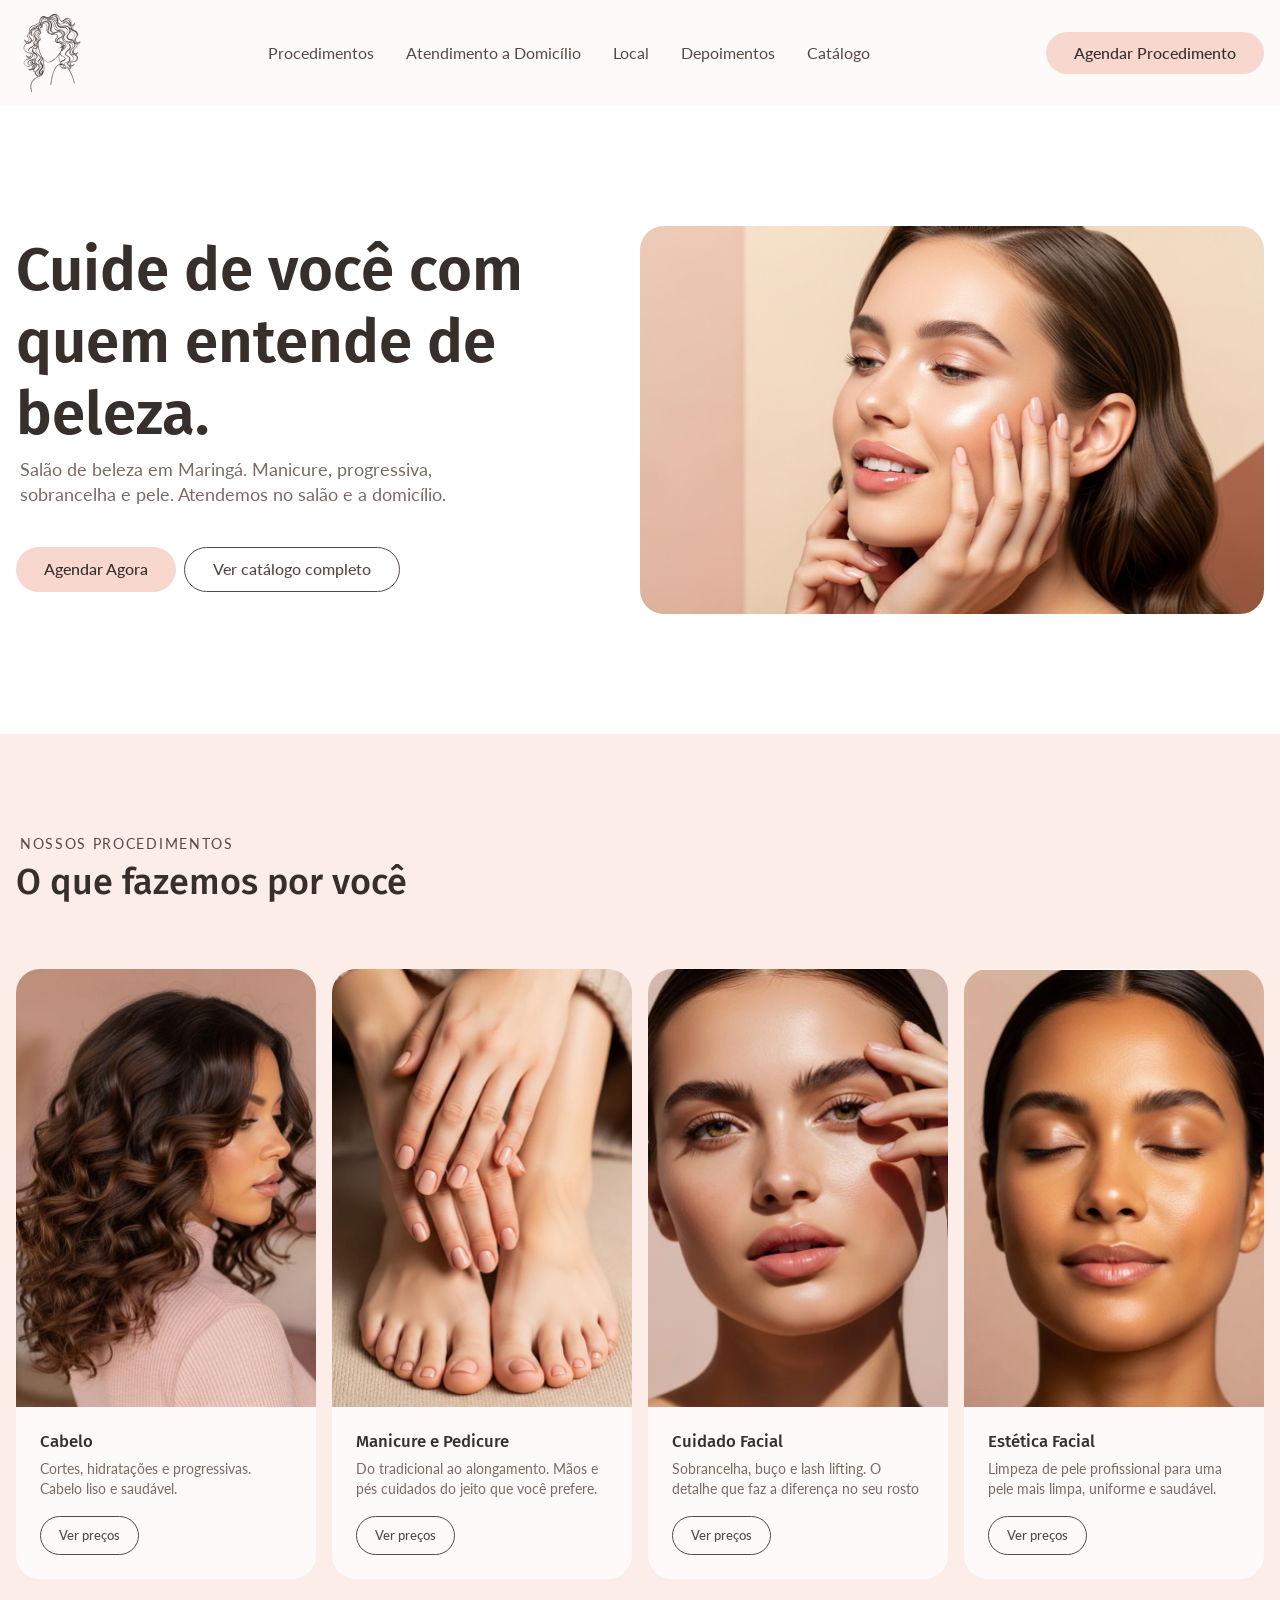
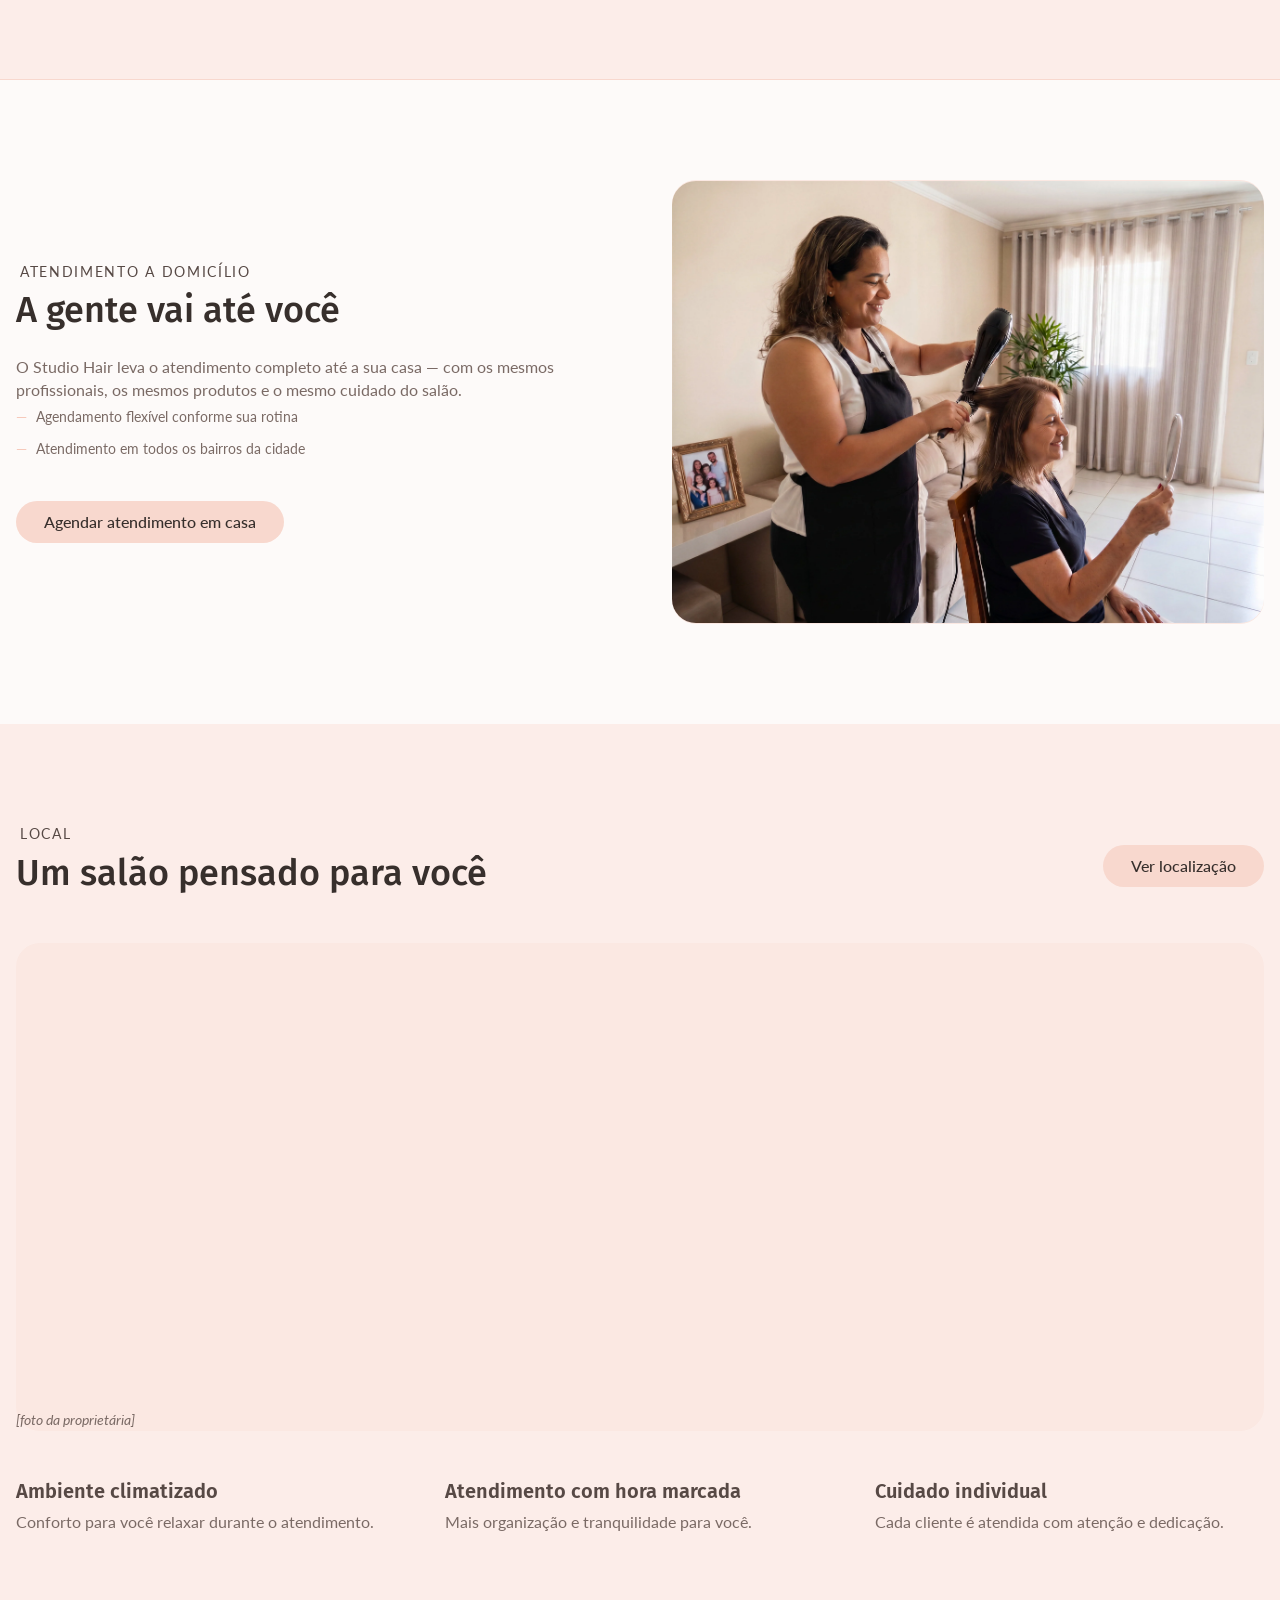
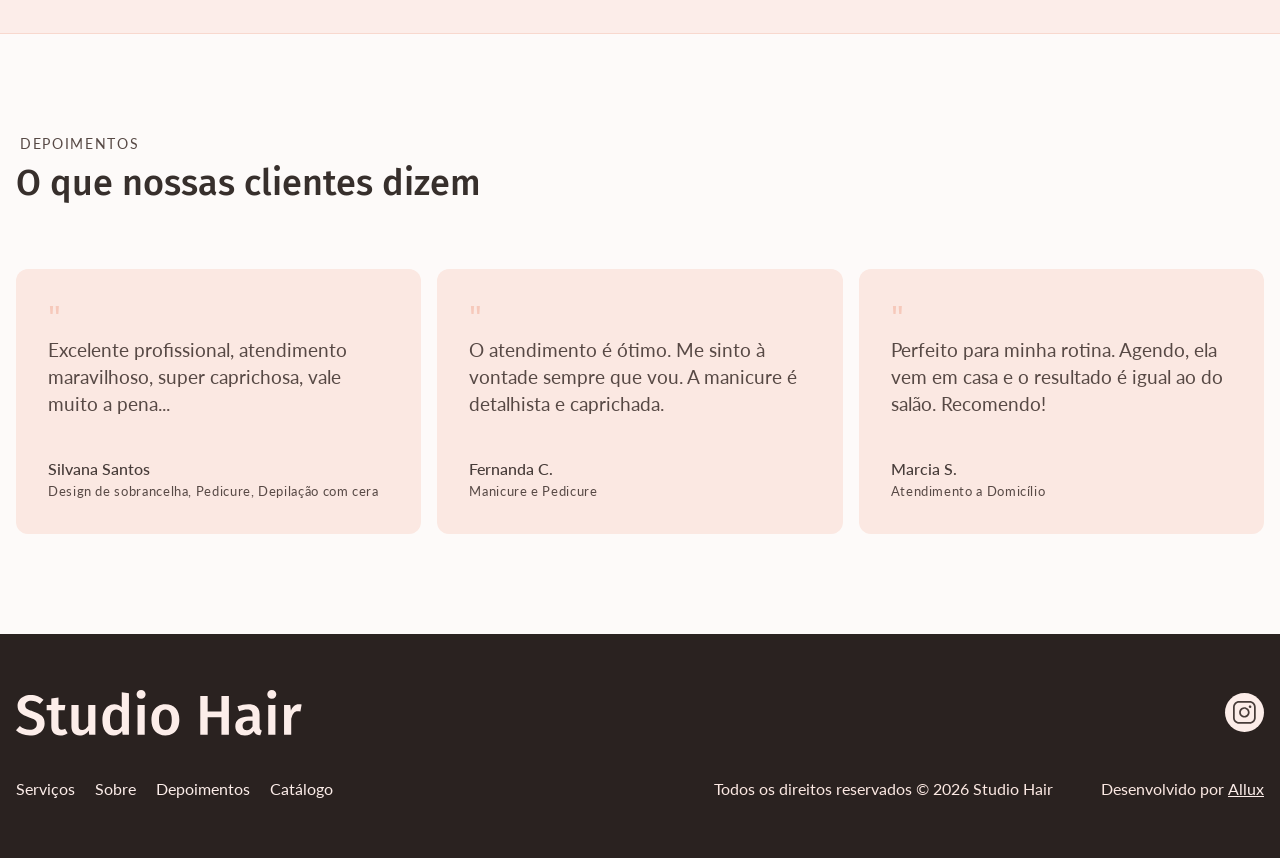
==== commit 5992a9de: "Update index.html" ====
--- a/index.html
+++ b/index.html
@@ -259,7 +259,7 @@
             <p class="depoimento-text">Excelente profissional, atendimento maravilhoso, super caprichosa, vale muito a pena...</p>
             <div class="depoimento-author">
               <strong>Silvana Santos</strong>
-              <span>Progressiva Orgânica</span>
+              <span>Design de sobrancelha, Pedicure, Depilação com cera</span>
             </div>
           </div>
 
@@ -267,7 +267,7 @@
             <p class="depoimento-text">O atendimento é ótimo. Me sinto à vontade sempre que vou. A manicure é detalhista e caprichada.</p>
             <div class="depoimento-author">
               <strong>Fernanda C.</strong>
-              <span>Design de sobrancelha, Pedicure, Depilação com cera</span>
+              <span>Manicure e Pedicure</span>
             </div>
           </div>
 
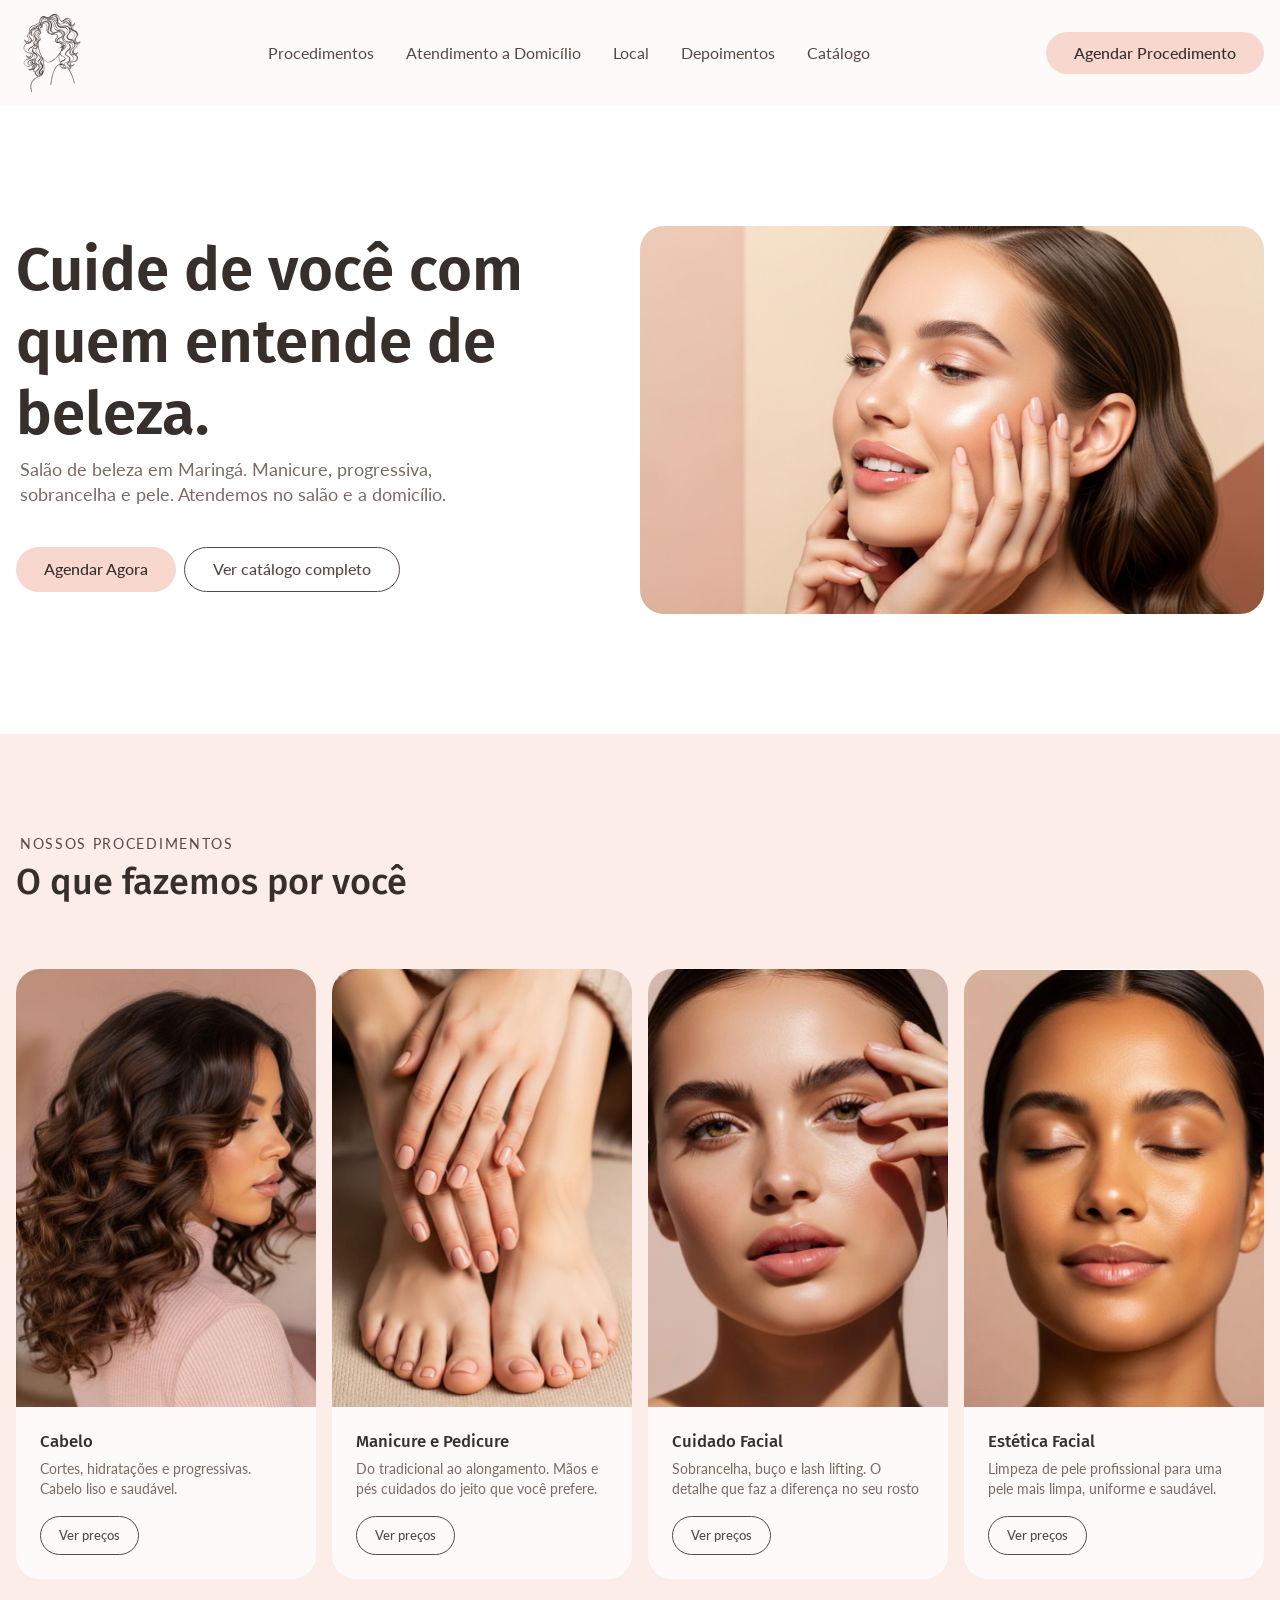
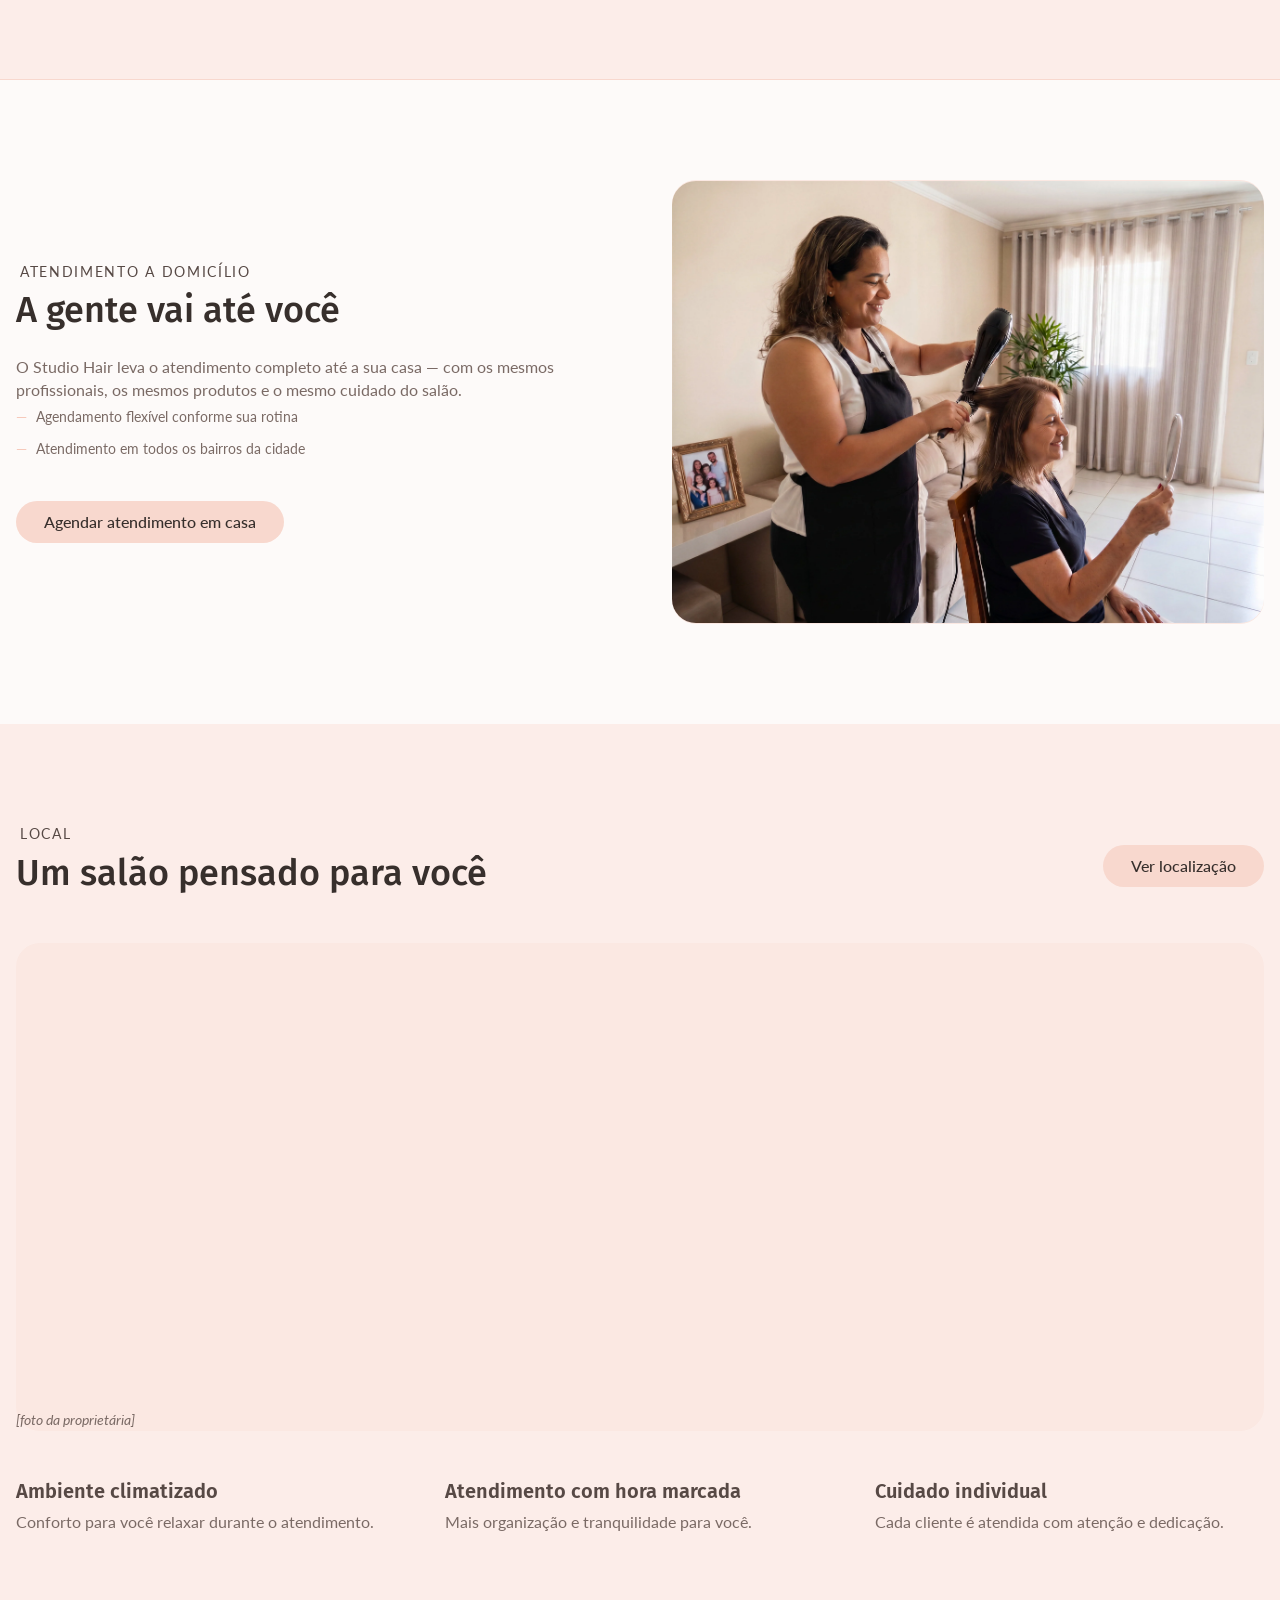
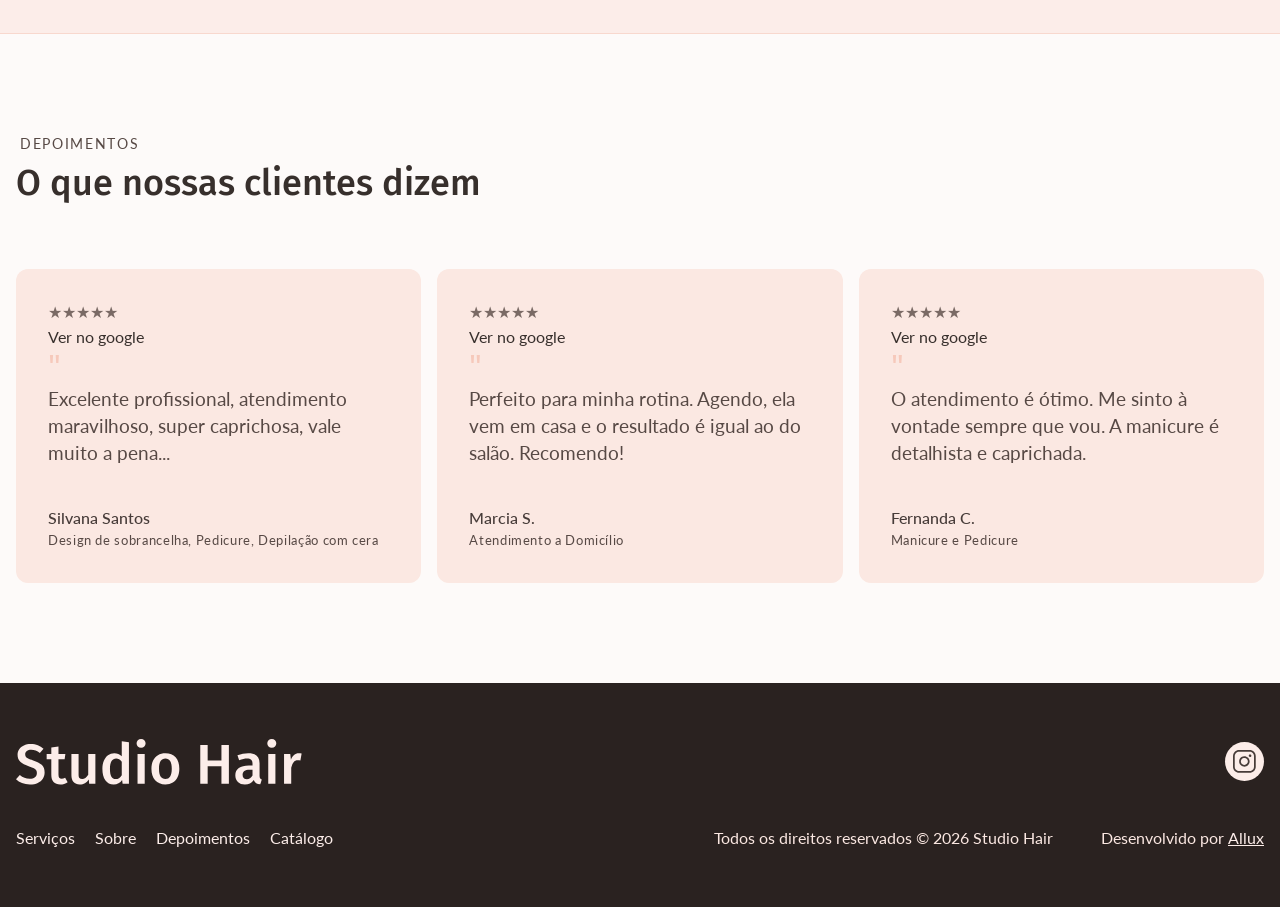
==== commit ab1dce8b: "Update index.html" ====
--- a/index.html
+++ b/index.html
@@ -256,7 +256,13 @@
         <div class="depoimentos-grid">
 
           <div class="depoimento-card">
-            <p class="depoimento-text">Excelente profissional, atendimento maravilhoso, super caprichosa, vale muito a pena...</p>
+            <div>
+              <div class="star-google">
+                <p>★★★★★</p>
+                <a href="https://share.google/FZZoZ2Myf3uVTY2MH">Ver no google</a>
+              </div>
+              <p class="depoimento-text">Excelente profissional, atendimento maravilhoso, super caprichosa, vale muito a pena...</p>
+            </div>
             <div class="depoimento-author">
               <strong>Silvana Santos</strong>
               <span>Design de sobrancelha, Pedicure, Depilação com cera</span>
@@ -264,18 +270,30 @@
           </div>
 
           <div class="depoimento-card">
-            <p class="depoimento-text">O atendimento é ótimo. Me sinto à vontade sempre que vou. A manicure é detalhista e caprichada.</p>
+            <div>
+              <div class="star-google">
+                <p>★★★★★</p>
+                <a href="http://">Ver no google</a>
+              </div>
+              <p class="depoimento-text">Perfeito para minha rotina. Agendo, ela vem em casa e o resultado é igual ao do salão. Recomendo!</p>
+            </div>
+            <div class="depoimento-author">
+              <strong>Marcia S.</strong>
+              <span>Atendimento a Domicílio</span>
+            </div>
+          </div>
+
+          <div class="depoimento-card">
+            <div>
+              <div class="star-google">
+                <p>★★★★★</p>
+                <a href="http://">Ver no google</a>
+              </div>
+              <p class="depoimento-text">O atendimento é ótimo. Me sinto à vontade sempre que vou. A manicure é detalhista e caprichada.</p>
+            </div>
             <div class="depoimento-author">
               <strong>Fernanda C.</strong>
               <span>Manicure e Pedicure</span>
-            </div>
-          </div>
-
-          <div class="depoimento-card">
-            <p class="depoimento-text">Perfeito para minha rotina. Agendo, ela vem em casa e o resultado é igual ao do salão. Recomendo!</p>
-            <div class="depoimento-author">
-              <strong>Marcia S.</strong>
-              <span>Atendimento a Domicílio</span>
             </div>
           </div>
 
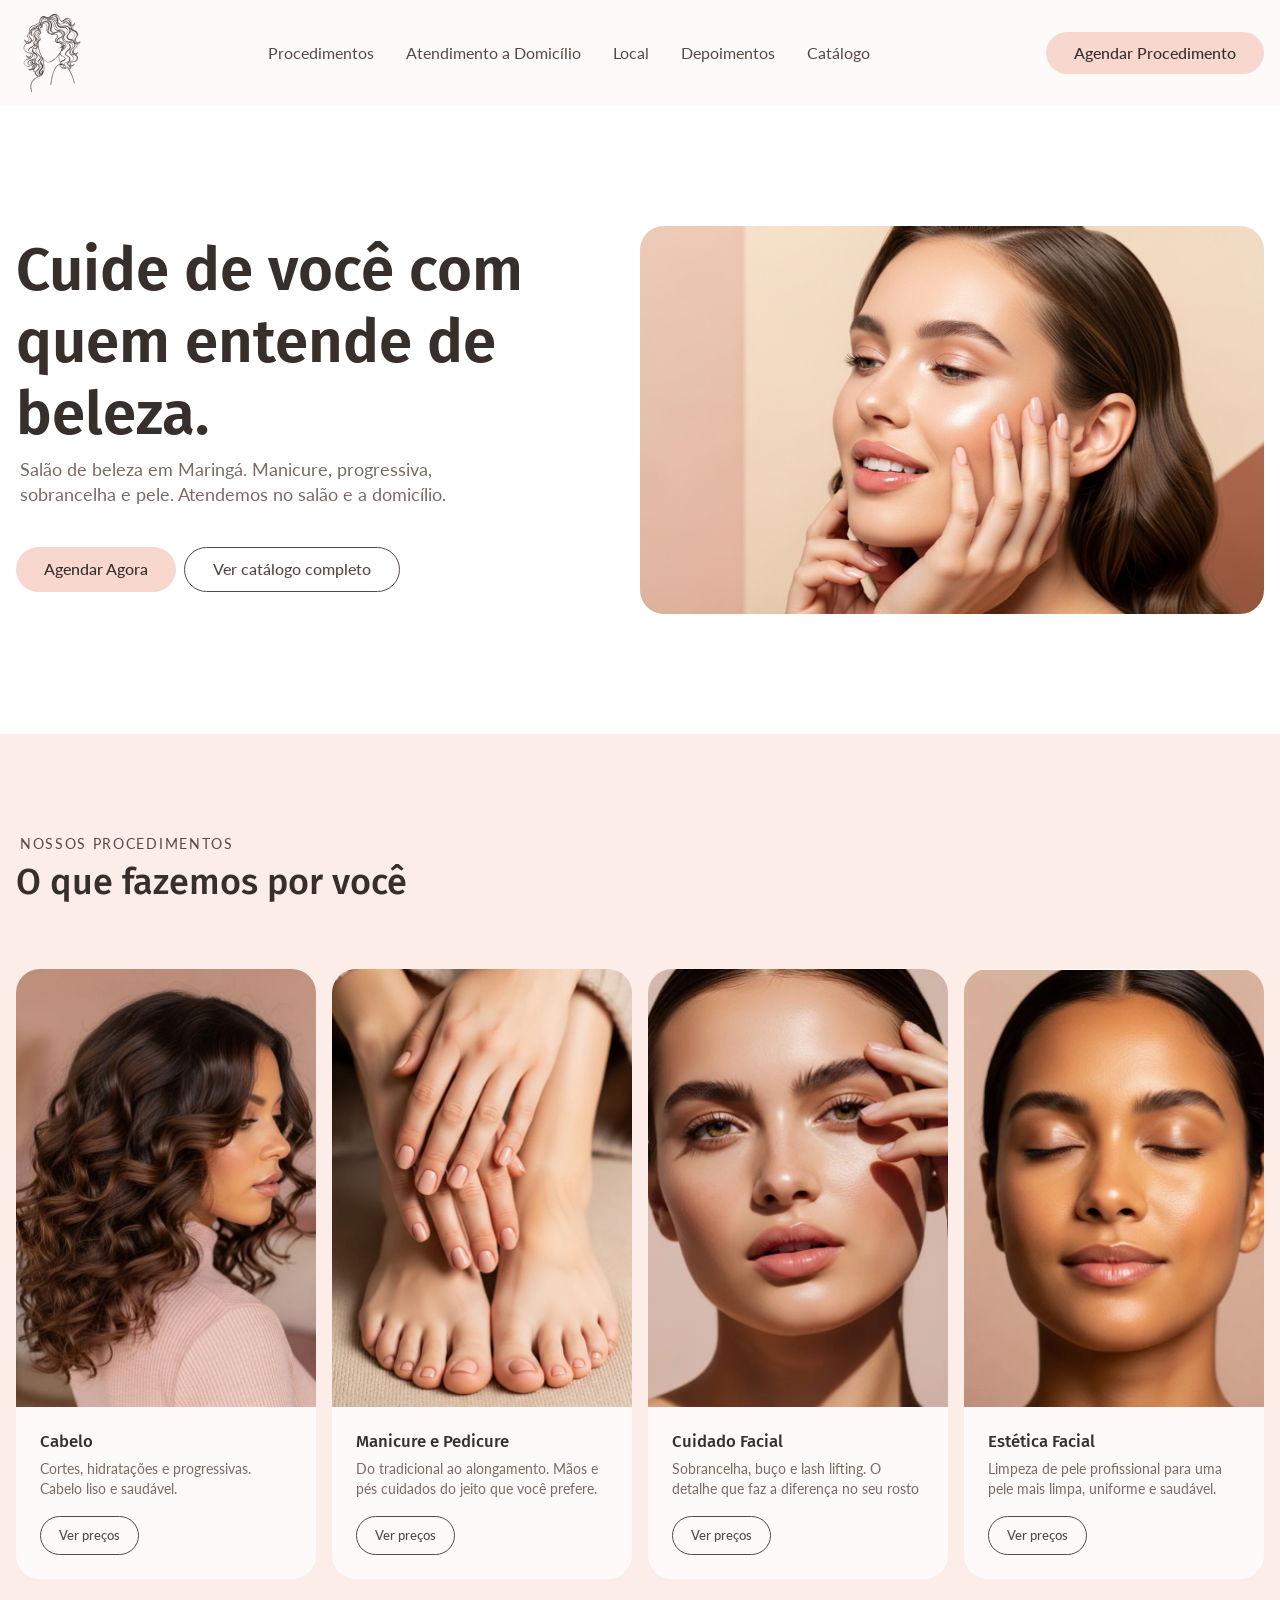
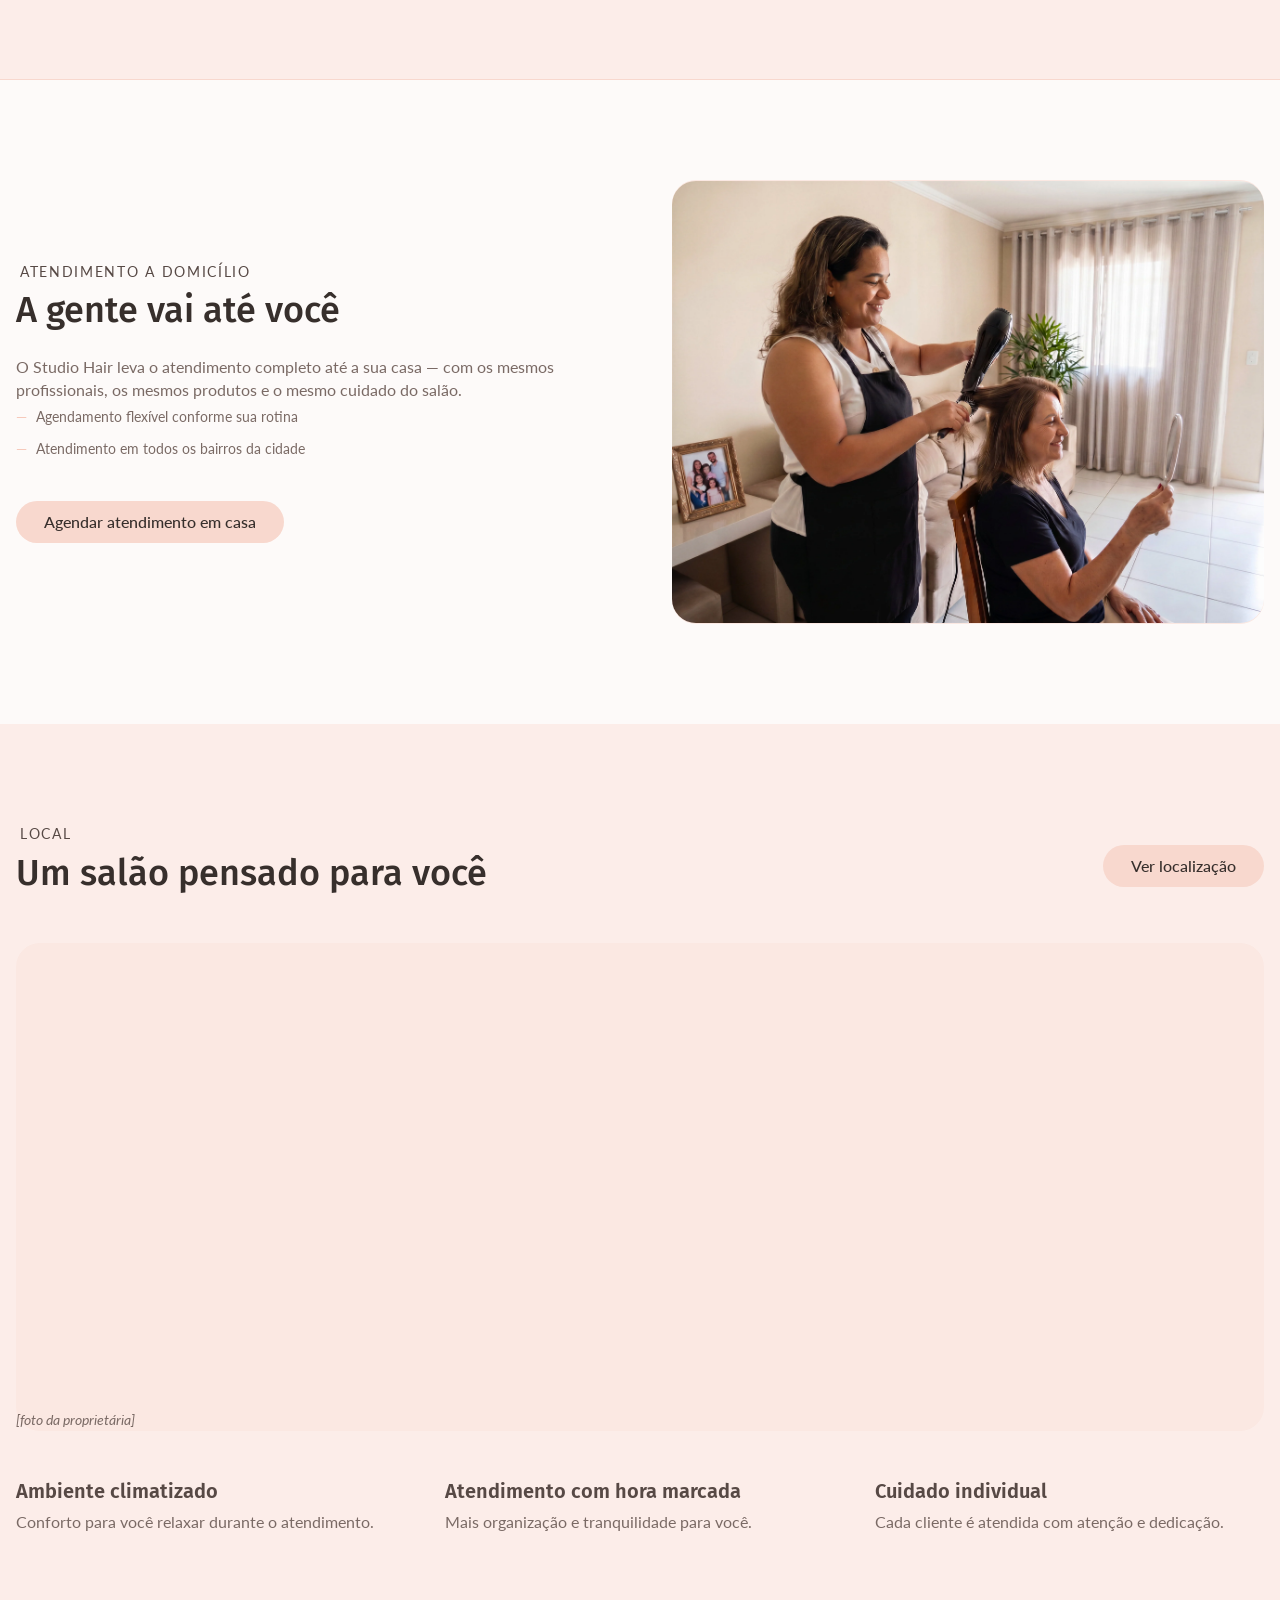
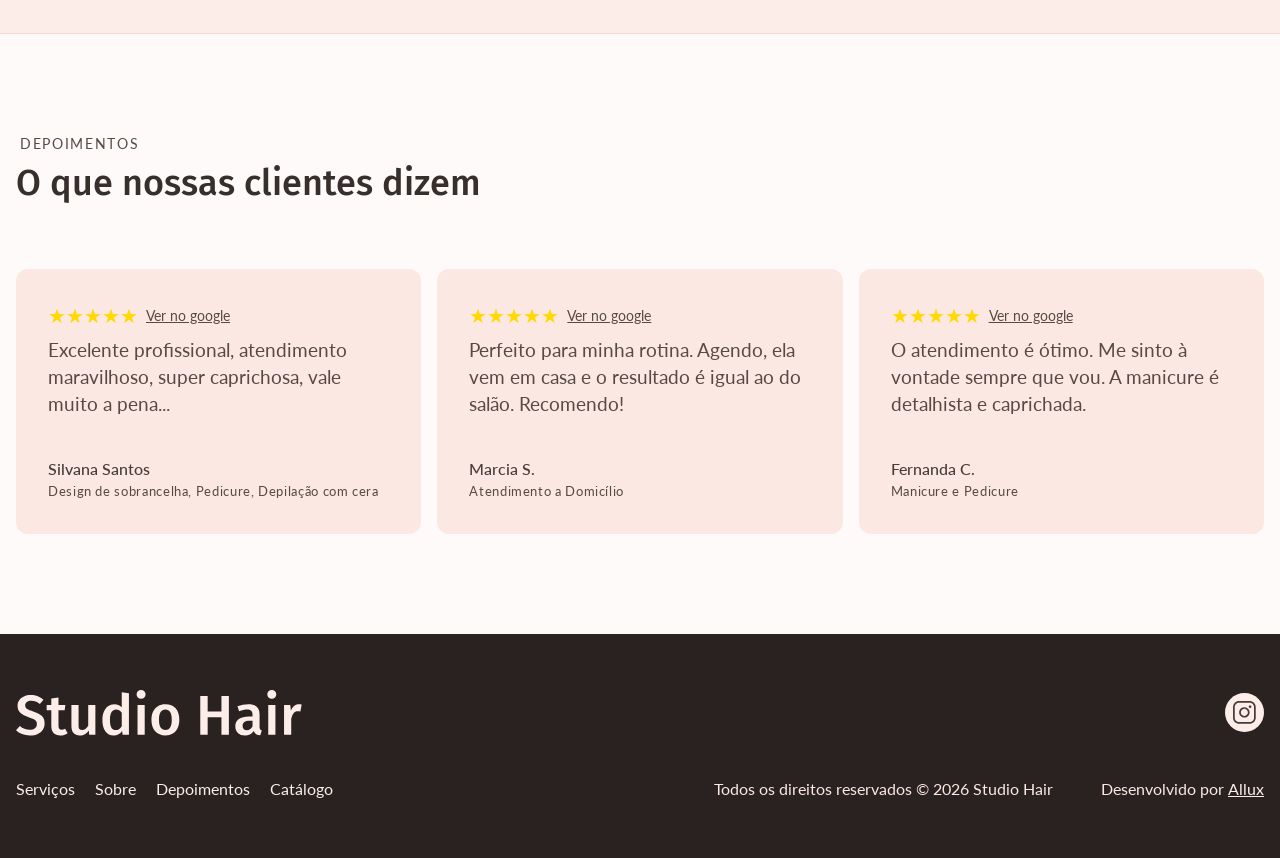
==== commit a0cc6631: "Update index.html" ====
--- a/index.html
+++ b/index.html
@@ -47,16 +47,6 @@
   }
   </script>
 
-  <!-- Google tag (gtag.js) -->
-  <script async src="https://www.googletagmanager.com/gtag/js?id=G-CDPDCEGR52"></script>
-  <script>
-    window.dataLayer = window.dataLayer || [];
-    function gtag(){dataLayer.push(arguments);}
-    gtag('js', new Date());
-  
-    gtag('config', 'G-CDPDCEGR52');
-  </script>
-
   <link rel="preconnect" href="https://fonts.googleapis.com">
   <link rel="preconnect" href="https://fonts.gstatic.com" crossorigin>
   <link href="https://fonts.googleapis.com/css2?family=Fira+Sans:wght@400;500;600;700&family=Lato:wght@400;700&display=swap" rel="stylesheet">
--- a/css/style.min.css
+++ b/css/style.min.css
@@ -1 +1 @@
-:root{--color-primary:#372f2c;--color-secondary:#574945;--color-accent:#f6c9bb;--color-accent-mid:#f8d8ce;--color-surface:#fbe8e2;--color-bg-alt:#fcede9;--color-bg:#fdfaf9;--color-text:#372f2c;--color-text-muted:#7a6a65;--font-heading:"Fira Sans",sans-serif;--font-body:"Lato",sans-serif;--space-xs:8px;--space-sm:16px;--space-md:32px;--space-lg:64px;--space-xl:96px;--space-2xl:128px;--max-width:1300px;--radius-sm:6px;--radius-md:12px;--radius-lg:24px}*,::after,::before{box-sizing:border-box;margin:0;padding:0}html{scroll-behavior:smooth;font-size:16px}body{font-family:var(--font-body);color:var(--color-text);line-height:1.65;-webkit-font-smoothing:antialiased}img{display:block;max-width:100%}a{color:inherit;text-decoration:none;font-family:Lato}.row{display:flex;flex-direction:row}.column{display:flex;flex-direction:column}.gap-8{gap:8px}.gap-16{gap:16px}.gap-24{gap:24px}h1,h2,h3,h4{font-family:var(--font-heading);font-weight:500;line-height:1.2;color:var(--color-primary)}h1{font-size:clamp(2rem, 6vw, 3.25rem)}h2{font-size:clamp(1.5rem, 4vw, 2.25rem)}h3{font-size:clamp(1.1rem, 2.5vw, 1.4rem);font-weight:500}p{line-height:1.4;color:var(--color-text-muted)}#depoimentos,#domicilio,#local,#procedimentos{scroll-margin-top:64px}.container{width:100%;max-width:1300px;margin:0 auto;padding:0 var(--space-sm)}.section-label{font-family:var(--font-body);font-size:.75rem;font-weight:500;letter-spacing:.12em;text-transform:uppercase;color:var(--color-secondary);margin-bottom:var(--space-xs)}.btn{display:inline-flex;align-items:center;gap:6px;font-family:Lato;font-size:1rem;font-weight:500;padding:8px 28px;border-radius:90px;border:none;cursor:pointer;text-decoration:none;transition:opacity .3s ease,transform .3s ease;white-space:nowrap}.btn:hover{opacity:.88;transform:translateY(-1px)}.btn-primary{background:var(--color-accent-mid);color:#372f2c}.btn-outline{background:0 0;color:var(--color-secondary);border:1px solid var(--color-secondary)}.btn-accent{background:var(--color-accent);color:var(--color-primary)}header{position:sticky;top:0;z-index:100;background:var(--color-bg);padding:14px 0}.nav-inner{display:flex;align-items:center;justify-content:space-between}.nav-logo{font-family:var(--font-heading);font-size:1.2rem;font-weight:600;color:var(--color-primary);letter-spacing:.04em}.nav-links{display:flex;list-style:none;gap:var(--space-md)}.nav-links a{font-size:1rem;font-weight:400;color:var(--color-secondary);transition:color .3s}.nav-links a:hover{color:var(--color-primary)}.hamburger{display:none;cursor:pointer;flex-direction:column;gap:6px;z-index:9999}.hamburger span{width:22px;height:2px;border-radius:4px;background:var(--color-primary);transform-origin:25%;transition:all .3s ease}.hamburger.active .line-1{rotate:45deg}.hamburger.active .line-2{rotate:-45deg}.mobile-overlay{position:fixed;top:0;left:0;width:100%;height:100%;background:#fff;z-index:9998;transform:translate(100%,102px);transition:transform .4s cubic-bezier(.8, 0, .2, 1);display:flex;flex-direction:column;font-family:atten-new,Sans-serif}.mobile-overlay.active{transform:translate(0,90px)}.mobile-overlay__nav a,.mobile-overlay__nav ul{font-size:20px;color:var(--color-text);list-style:none;padding:0;margin:0;text-align:center}.mobile-overlay__content{display:flex;flex-direction:column;align-items:center;padding:116px 0;gap:24px}.mobile-overlay__content h4{font-size:24px}.mobile-overlay__nav{margin-bottom:24px}.mobile-overlay__list{display:flex;flex-direction:column;gap:24px}@media (max-width:768px){.nav-links{display:none}.hamburger{display:flex;cursor:pointer;flex-direction:column;gap:6px;z-index:9999}}.hero{padding:clamp(60px,10vw,120px) 0;overflow:hidden}.hero-container{display:grid!important;grid-template-columns:1fr 1fr}.img-hero img{border-radius:24px;height:100%;object-fit:cover}.hero-inner{display:flex;flex-direction:column;max-width:660px}.hero h1{font-size:clamp(2.25rem, 7vw, 3.75rem);font-weight:600;color:var(--color-primary);margin-bottom:8px}.hero h1 em{font-style:normal;font-weight:400;color:var(--color-secondary)}.section-label{font-size:14px;font-weight:400;letter-spacing:5%;margin-left:4px;color:var(--color-secondary)}.hero-sub{font-size:1.1rem;font-weight:400;color:var(--color-text-muted);margin-left:4px;margin-bottom:32px;max-width:480px}.hero-actions{display:flex;flex-wrap:wrap;gap:var(--space-xs);margin-top:var(--space-xs)}.hero{position:relative}@media (max-width:1024px){.hero-container{grid-template-columns:1fr}.img-hero img{display:none}}.section-services{padding:clamp(60px,8vw,100px) 0;background:var(--color-bg-alt)}.section-header{margin-bottom:clamp(var(--space-md),5vw,var(--space-lg))}.section-header h2{margin-bottom:var(--space-xs)}.services-grid{display:grid;grid-template-columns:1fr;gap:var(--space-sm)}.service-card{background:var(--color-bg);border-radius:24px;display:flex;flex-direction:column;transition:box-shadow .2s ease,transform .2s ease}.service-card img{width:100%;object-fit:cover;border-radius:24px 24px 0 0}.service-card:nth-child(2) div img{object-position:bottom}.service-card:nth-child(3) div img{object-position:top}.service-card:nth-child(4) div img{object-position:center}.service-card .service-card__text{display:flex;flex-direction:column;padding:24px;gap:8px}.service-card:hover{box-shadow:var(--shadow-md);transform:translateY(-2px)}.service-card h3{font-size:1.05rem;color:var(--color-primary)}.service-card p{font-size:.9rem;flex:1}.service-card .btn{align-self:flex-start;margin-top:8px;padding:8px 18px;font-size:.82rem}@media (max-width:768px){.services-grid{grid-template-columns:1fr}.service-card img{max-height:448px}}@media (min-width:1024px){.services-grid{grid-template-columns:repeat(4,1fr)}}.section-domicilio{padding:clamp(60px,8vw,100px) 0;background:var(--color-bg);border-top:1px solid var(--color-accent-mid)}.domicilio-inner{display:grid;grid-template-columns:1fr;gap:var(--space-lg);align-items:center}.domicilio-content{display:flex;flex-direction:column}.section-domicilio img{border-radius:24px}.domicilio-content .section-label{margin-bottom:8px}.domicilio-content h2{margin-bottom:24px}.domicilio-bullets{list-style:none;display:flex;flex-direction:column;gap:8px;margin:4px 0 40px 0}.domicilio-bullets li{font-size:.9rem;color:var(--color-text-muted);padding-left:20px;position:relative}.domicilio-bullets li::before{content:"—";position:absolute;left:0;color:var(--color-accent);font-weight:600}.domicilio-content a{align-self:flex-start}.domicilio-visual{background:var(--color-surface);border-radius:var(--radius-lg);aspect-ratio:4/3;display:flex;align-items:center;justify-content:center;color:var(--color-text-muted);font-size:.875rem;font-style:italic}@media (min-width:860px){.domicilio-inner{grid-template-columns:1fr 1fr}}.section-sobre{padding:clamp(60px,8vw,100px) 0;background:var(--color-bg-alt)}.sobre-inner{display:flex;flex-direction:column;gap:48px;align-items:start}.sobre-inner>div{width:100%;display:flex;align-items:end;justify-content:space-between}.btn-primary.sobre{margin-bottom:8px}.sobre-photo{background:var(--color-surface);border-radius:var(--radius-lg);width:100%;height:488px;display:flex;align-items:center;justify-content:center;color:var(--color-text-muted);font-size:.875rem;font-style:italic}.sobre-content{width:100%;display:flex;flex-direction:row;justify-content:space-between;flex-wrap:wrap;gap:40px}.sobre-content div{flex:1 1 300px}.sobre-content h3{font-size:20px;font-weight:600;margin-bottom:8px;color:var(--color-secondary)}@media (min-width:860px){.sobre-inner{grid-template-columns:280px 1fr}}.section-depoimentos{padding:clamp(60px,8vw,100px) 0;background:var(--color-bg);border-top:1px solid var(--color-accent-mid)}.depoimentos-grid{display:grid;grid-template-columns:1fr;gap:var(--space-sm)}.depoimento-card{background:var(--color-surface);border-radius:var(--radius-md);padding:var(--space-md);display:flex;flex-direction:column;gap:var(--space-xs)}.depoimento-text{font-size:1.2rem;color:var(--color-secondary);flex:1;margin-bottom:32px}.depoimento-text::before{content:'"';font-family:var(--font-heading);font-size:2rem;line-height:1;color:var(--color-accent);display:block;margin-bottom:4px}.depoimento-author{display:flex;flex-direction:column;gap:2px}.depoimento-author strong{font-size:1rem;font-weight:500;font-family:Lato;line-height:21px;color:#473c39}.depoimento-author span{font-size:.8rem;color:var(--color-secondary);font-family:Lato;letter-spacing:.05em}@media (min-width:600px){.depoimentos-grid{grid-template-columns:1fr 1fr}}@media (min-width:1024px){.depoimentos-grid{grid-template-columns:repeat(3,1fr)}}.icon-up{display:flex;place-self:end;padding:16px;border-radius:100px;justify-content:center;align-items:center;background:#372f2c;position:fixed;bottom:16px;right:16px;z-index:9999;transition:background .3s ease}.icon-up:hover{background:#f8d8ce}.icon-up svg{width:28px;height:28px}.icon-up svg path{stroke:#fdfaf9;transition:stroke .3s ease}.icon-up:hover svg path{stroke:#372f2c}footer{background:#2a2220;padding:56px 0;text-align:center}.footer-container{display:flex;flex-direction:column;gap:40px}.footer-content{display:flex;justify-content:space-between;align-items:center;flex-wrap:wrap}.social-icon{padding:8px;background:var(--color-bg-alt);border-radius:100px}footer ul{display:flex;gap:20px}footer li{list-style:none;color:var(--color-bg-alt);transition:all .3s}footer li:hover{opacity:.9}footer a{color:var(--color-bg-alt);transition:all .3s}footer a:hover{color:var(--color-bg-alt);opacity:.8}.politica-footer{display:flex;gap:48px;color:var(--color-surface)}.politica-footer a{text-decoration:underline}.logo-footer-mobile{display:none;margin-bottom:32px}@media (max-width:768px){.footer-container{gap:24px}.footer-content{justify-content:center}footer ul{margin-bottom:24px}.logo-footer{display:none}.logo-footer-mobile{display:flex}.politica-footer{flex-direction:column;justify-content:center;align-items:center;gap:8px}footer span{color:var(--color-bg-alt);font-size:.8rem}}#Cabelo,#CuidadoFacial,#EsteticaFacialFuncional,#ManicurePedicure{display:none}#Cabelo.active,#CuidadoFacial.active,#EsteticaFacialFuncional.active,#ManicurePedicure.active{display:grid}.catalog-header__container{display:flex;flex-direction:column;gap:48px;justify-content:center;align-items:center;margin-top:104px!important}.category-pills{display:grid;grid-template-columns:repeat(4,1fr);gap:16px}.category-pills .pill{padding:8px 32px;border-radius:32px;border:1px solid #372f2c;background:0 0;color:#372f2c;font-size:18px;font-weight:400;transition:.3s ease;cursor:pointer}.pill:hover{background:#372f2c;color:#fcf4f1}.category-pills .pill.active{padding:6px 32px;border-radius:32px;border:1px solid #372f2c;background:#372f2c;color:#fef5f2;font-size:18px;font-weight:400}.catalog__container{display:grid;max-width:1300px;grid-template-columns:repeat(auto-fit,minmax(340px,400px));gap:34px;padding:104px 0!important;align-self:center}@media (max-width:768px){.catalog-header__container{gap:24px;margin-top:64px!important}.category-pills{gap:8px;grid-template-columns:repeat(2,1fr)}.category-pills .pill{padding:8px 8px;font-size:14px;text-align:center}.category-pills .pill.active{font-size:14px;padding:8px 8px}.catalog__container{max-width:358px;padding:56px 0!important}}.swiper{width:auto;height:388px}.swiper-slide img{width:100%;height:100%;object-fit:cover!important;border-radius:16px 16px 0 0}.swiper-slide{position:relative}.swiper-slide.antes::before{content:"Antes";width:auto;position:absolute;right:16px;top:16px;background:#fcf4f1;border-radius:32px;padding:8px 16px 8px 16px;font-family:Lato;font-size:18px;line-height:19px;color:#372f2c}.swiper-slide.depois::before{content:"Depois";width:auto;position:absolute;right:16px;top:16px;background:#fcf4f1;border-radius:32px;padding:8px 16px 8px 16px;font-family:Lato;font-size:18px;line-height:19px;color:#372f2c}.swiper-pagination{width:auto!important;border-radius:90px;background:#fcf4f1;text-align:center;left:50%!important;transform:translateX(-50%);padding:2px}.swiper-pagination-bullet{width:12px;height:12px;background:#817673;opacity:.5}.swiper-pagination-bullet-active{width:12px;height:12px;background:#817673;opacity:1}.swiper-button-next,.swiper-button-prev{display:none}.card-procedures{width:auto;max-width:412px}.card-procedures__content{padding:24px;border-radius:0 0 16px 16px;background:#fcf4f1}.card-procedures__content h3{color:#372f2c;text-align:center;margin-bottom:24px;margin-left:6px}.price-table{width:100%;margin:0 auto;background:#fff;border-radius:16px;overflow:hidden;padding:24px 24px 18px 24px}table{width:100%;border-collapse:collapse;table-layout:fixed}td:first-child,th:first-child{width:35%;text-align:left}td:nth-child(2),th:nth-child(2){width:35%;text-align:left}td:nth-child(3),th:nth-child(3){width:25%;text-align:left}thead{width:100%;position:relative}thead::after{content:"";width:100%;height:1px;position:absolute;background:linear-gradient(90deg,rgba(0,0,0,.02),rgba(0,0,0,.06),rgba(0,0,0,.02))}th{padding-bottom:4px!important;text-align:left;font-weight:700;font-size:18px;color:#372f2c}tbody tr:first-child td{padding-top:8px!important}td:first-child{font-size:16px;font-weight:500;color:#372f2c;font-family:Lato}td:nth-child(2),td:nth-child(3){font-weight:400;color:#757373}+:root{--color-primary:#372f2c;--color-secondary:#574945;--color-accent:#f6c9bb;--color-accent-mid:#f8d8ce;--color-surface:#fbe8e2;--color-bg-alt:#fcede9;--color-bg:#fdfaf9;--color-text:#372f2c;--color-text-muted:#7a6a65;--font-heading:"Fira Sans",sans-serif;--font-body:"Lato",sans-serif;--space-xs:8px;--space-sm:16px;--space-md:32px;--space-lg:64px;--space-xl:96px;--space-2xl:128px;--max-width:1300px;--radius-sm:6px;--radius-md:12px;--radius-lg:24px}*,::after,::before{box-sizing:border-box;margin:0;padding:0}html{scroll-behavior:smooth;font-size:16px}body{font-family:var(--font-body);color:var(--color-text);line-height:1.65;-webkit-font-smoothing:antialiased}img{display:block;max-width:100%}a{color:inherit;text-decoration:none;font-family:Lato}.row{display:flex;flex-direction:row}.column{display:flex;flex-direction:column}.gap-8{gap:8px}.gap-16{gap:16px}.gap-24{gap:24px}h1,h2,h3,h4{font-family:var(--font-heading);font-weight:500;line-height:1.2;color:var(--color-primary)}h1{font-size:clamp(2rem, 6vw, 3.25rem)}h2{font-size:clamp(1.5rem, 4vw, 2.25rem)}h3{font-size:clamp(1.1rem, 2.5vw, 1.4rem);font-weight:500}p{line-height:1.4;color:var(--color-text-muted)}#depoimentos,#domicilio,#local,#procedimentos{scroll-margin-top:64px}.container{width:100%;max-width:1300px;margin:0 auto;padding:0 var(--space-sm)}.section-label{font-family:var(--font-body);font-size:.75rem;font-weight:500;letter-spacing:.12em;text-transform:uppercase;color:var(--color-secondary);margin-bottom:var(--space-xs)}.btn{display:inline-flex;align-items:center;gap:6px;font-family:Lato;font-size:1rem;font-weight:500;padding:8px 28px;border-radius:90px;border:none;cursor:pointer;text-decoration:none;transition:opacity .3s ease,transform .3s ease;white-space:nowrap}.btn:hover{opacity:.88;transform:translateY(-1px)}.btn-primary{background:var(--color-accent-mid);color:#372f2c}.btn-outline{background:0 0;color:var(--color-secondary);border:1px solid var(--color-secondary)}.btn-accent{background:var(--color-accent);color:var(--color-primary)}header{position:sticky;top:0;z-index:100;background:var(--color-bg);padding:14px 0}.nav-inner{display:flex;align-items:center;justify-content:space-between}.nav-logo{font-family:var(--font-heading);font-size:1.2rem;font-weight:600;color:var(--color-primary);letter-spacing:.04em}.nav-links{display:flex;list-style:none;gap:var(--space-md)}.nav-links a{font-size:1rem;font-weight:400;color:var(--color-secondary);transition:color .3s}.nav-links a:hover{color:var(--color-primary)}.hamburger{display:none;cursor:pointer;flex-direction:column;gap:6px;z-index:9999}.hamburger span{width:22px;height:2px;border-radius:4px;background:var(--color-primary);transform-origin:25%;transition:all .3s ease}.hamburger.active .line-1{rotate:45deg}.hamburger.active .line-2{rotate:-45deg}.mobile-overlay{position:fixed;top:0;left:0;width:100%;height:100%;background:#fff;z-index:9998;transform:translate(100%,102px);transition:transform .4s cubic-bezier(.8, 0, .2, 1);display:flex;flex-direction:column;font-family:atten-new,Sans-serif}.mobile-overlay.active{transform:translate(0,90px)}.mobile-overlay__nav a,.mobile-overlay__nav ul{font-size:20px;color:var(--color-text);list-style:none;padding:0;margin:0;text-align:center}.mobile-overlay__content{display:flex;flex-direction:column;align-items:center;padding:116px 0;gap:24px}.mobile-overlay__content h4{font-size:24px}.mobile-overlay__nav{margin-bottom:24px}.mobile-overlay__list{display:flex;flex-direction:column;gap:24px}@media (max-width:768px){.nav-links{display:none}.hamburger{display:flex;cursor:pointer;flex-direction:column;gap:6px;z-index:9999}}.hero{padding:clamp(60px,10vw,120px) 0;overflow:hidden}.hero-container{display:grid!important;grid-template-columns:1fr 1fr}.img-hero img{border-radius:24px;height:100%;object-fit:cover}.hero-inner{display:flex;flex-direction:column;max-width:660px}.hero h1{font-size:clamp(2.25rem, 7vw, 3.75rem);font-weight:600;color:var(--color-primary);margin-bottom:8px}.hero h1 em{font-style:normal;font-weight:400;color:var(--color-secondary)}.section-label{font-size:14px;font-weight:400;letter-spacing:5%;margin-left:4px;color:var(--color-secondary)}.hero-sub{font-size:1.1rem;font-weight:400;color:var(--color-text-muted);margin-left:4px;margin-bottom:32px;max-width:480px}.hero-actions{display:flex;flex-wrap:wrap;gap:var(--space-xs);margin-top:var(--space-xs)}.hero{position:relative}@media (max-width:1024px){.hero-container{grid-template-columns:1fr}.img-hero img{display:none}}.section-services{padding:clamp(60px,8vw,100px) 0;background:var(--color-bg-alt)}.section-header{margin-bottom:clamp(var(--space-md),5vw,var(--space-lg))}.section-header h2{margin-bottom:var(--space-xs)}.services-grid{display:grid;grid-template-columns:1fr;gap:var(--space-sm)}.service-card{background:var(--color-bg);border-radius:24px;display:flex;flex-direction:column;transition:box-shadow .2s ease,transform .2s ease}.service-card img{width:100%;object-fit:cover;border-radius:24px 24px 0 0}.service-card:nth-child(2) div img{object-position:bottom}.service-card:nth-child(3) div img{object-position:top}.service-card:nth-child(4) div img{object-position:center}.service-card .service-card__text{display:flex;flex-direction:column;padding:24px;gap:8px}.service-card:hover{box-shadow:var(--shadow-md);transform:translateY(-2px)}.service-card h3{font-size:1.05rem;color:var(--color-primary)}.service-card p{font-size:.9rem;flex:1}.service-card .btn{align-self:flex-start;margin-top:8px;padding:8px 18px;font-size:.82rem}@media (max-width:768px){.services-grid{grid-template-columns:1fr}.service-card img{max-height:448px}}@media (min-width:1024px){.services-grid{grid-template-columns:repeat(4,1fr)}}.section-domicilio{padding:clamp(60px,8vw,100px) 0;background:var(--color-bg);border-top:1px solid var(--color-accent-mid)}.domicilio-inner{display:grid;grid-template-columns:1fr;gap:var(--space-lg);align-items:center}.domicilio-content{display:flex;flex-direction:column}.section-domicilio img{border-radius:24px}.domicilio-content .section-label{margin-bottom:8px}.domicilio-content h2{margin-bottom:24px}.domicilio-bullets{list-style:none;display:flex;flex-direction:column;gap:8px;margin:4px 0 40px 0}.domicilio-bullets li{font-size:.9rem;color:var(--color-text-muted);padding-left:20px;position:relative}.domicilio-bullets li::before{content:"—";position:absolute;left:0;color:var(--color-accent);font-weight:600}.domicilio-content a{align-self:flex-start}.domicilio-visual{background:var(--color-surface);border-radius:var(--radius-lg);aspect-ratio:4/3;display:flex;align-items:center;justify-content:center;color:var(--color-text-muted);font-size:.875rem;font-style:italic}@media (min-width:860px){.domicilio-inner{grid-template-columns:1fr 1fr}}.section-sobre{padding:clamp(60px,8vw,100px) 0;background:var(--color-bg-alt)}.sobre-inner{display:flex;flex-direction:column;gap:48px;align-items:start}.sobre-inner>div{width:100%;display:flex;align-items:end;justify-content:space-between}.btn-primary.sobre{margin-bottom:8px}.sobre-photo{background:var(--color-surface);border-radius:var(--radius-lg);width:100%;height:488px;display:flex;align-items:center;justify-content:center;color:var(--color-text-muted);font-size:.875rem;font-style:italic}.sobre-content{width:100%;display:flex;flex-direction:row;justify-content:space-between;flex-wrap:wrap;gap:40px}.sobre-content div{flex:1 1 300px}.sobre-content h3{font-size:20px;font-weight:600;margin-bottom:8px;color:var(--color-secondary)}@media (min-width:860px){.sobre-inner{grid-template-columns:280px 1fr}}.section-depoimentos{padding:clamp(60px,8vw,100px) 0;background:var(--color-bg);border-top:1px solid var(--color-accent-mid)}.depoimentos-grid{display:grid;grid-template-columns:1fr;gap:var(--space-sm)}.depoimento-card{background:var(--color-surface);border-radius:var(--radius-md);padding:var(--space-md);display:flex;flex-direction:column;gap:var(--space-xs)}.depoimento-text{font-size:1.2rem;color:var(--color-secondary);flex:1;margin-bottom:32px}.star-google{display:flex;flex-direction:row;justify-content:start;align-items:center;gap:8px;margin-bottom:8px}.star-google p{font-size:20px;color:#ffd900}.star-google a{font-family:Lato;font-size:14px;line-height:19px;text-decoration:underline;color:var(--color-secondary);transition:.3s ease}.star-google a:hover{color:var(--color-primary)}.depoimento-author{display:flex;flex-direction:column;gap:2px}.depoimento-author strong{font-size:1rem;font-weight:500;font-family:Lato;line-height:21px;color:#473c39}.depoimento-author span{font-size:.8rem;color:var(--color-secondary);font-family:Lato;letter-spacing:.05em}@media (min-width:600px){.depoimentos-grid{grid-template-columns:1fr 1fr}}@media (min-width:1024px){.depoimentos-grid{grid-template-columns:repeat(3,1fr)}}.icon-up{display:flex;place-self:end;padding:16px;border-radius:100px;justify-content:center;align-items:center;background:#372f2c;position:fixed;bottom:16px;right:16px;z-index:9999;transition:background .3s ease}.icon-up:hover{background:#f8d8ce}.icon-up svg{width:28px;height:28px}.icon-up svg path{stroke:#fdfaf9;transition:stroke .3s ease}.icon-up:hover svg path{stroke:#372f2c}footer{background:#2a2220;padding:56px 0;text-align:center}.footer-container{display:flex;flex-direction:column;gap:40px}.footer-content{display:flex;justify-content:space-between;align-items:center;flex-wrap:wrap}.social-icon{padding:8px;background:var(--color-bg-alt);border-radius:100px}footer ul{display:flex;gap:20px}footer li{list-style:none;color:var(--color-bg-alt);transition:all .3s}footer li:hover{opacity:.9}footer a{color:var(--color-bg-alt);transition:all .3s}footer a:hover{color:var(--color-bg-alt);opacity:.8}.politica-footer{display:flex;gap:48px;color:var(--color-surface)}.politica-footer a{text-decoration:underline}.logo-footer-mobile{display:none;margin-bottom:32px}@media (max-width:768px){.footer-container{gap:24px}.footer-content{justify-content:center}footer ul{margin-bottom:24px}.logo-footer{display:none}.logo-footer-mobile{display:flex}.politica-footer{flex-direction:column;justify-content:center;align-items:center;gap:8px}footer span{color:var(--color-bg-alt);font-size:.8rem}}#Cabelo,#CuidadoFacial,#EsteticaFacialFuncional,#ManicurePedicure{display:none}#Cabelo.active,#CuidadoFacial.active,#EsteticaFacialFuncional.active,#ManicurePedicure.active{display:grid}.catalog-header__container{display:flex;flex-direction:column;gap:48px;justify-content:center;align-items:center;margin-top:104px!important}.category-pills{display:grid;grid-template-columns:repeat(4,1fr);gap:16px}.category-pills .pill{padding:8px 32px;border-radius:32px;border:1px solid #372f2c;background:0 0;color:#372f2c;font-size:18px;font-weight:400;transition:.3s ease;cursor:pointer}.pill:hover{background:#372f2c;color:#fcf4f1}.category-pills .pill.active{padding:6px 32px;border-radius:32px;border:1px solid #372f2c;background:#372f2c;color:#fef5f2;font-size:18px;font-weight:400}.catalog__container{display:grid;max-width:1300px;grid-template-columns:repeat(auto-fit,minmax(340px,400px));gap:34px;padding:104px 0!important;align-self:center}@media (max-width:768px){.catalog-header__container{gap:24px;margin-top:64px!important}.category-pills{gap:8px;grid-template-columns:repeat(2,1fr)}.category-pills .pill{padding:8px 8px;font-size:14px;text-align:center}.category-pills .pill.active{font-size:14px;padding:8px 8px}.catalog__container{max-width:358px;padding:56px 0!important}}.swiper{width:auto;height:388px}.swiper-slide img{width:100%;height:100%;object-fit:cover!important;border-radius:16px 16px 0 0}.swiper-slide{position:relative}.swiper-slide.antes::before{content:"Antes";width:auto;position:absolute;right:16px;top:16px;background:#fcf4f1;border-radius:32px;padding:8px 16px 8px 16px;font-family:Lato;font-size:18px;line-height:19px;color:#372f2c}.swiper-slide.depois::before{content:"Depois";width:auto;position:absolute;right:16px;top:16px;background:#fcf4f1;border-radius:32px;padding:8px 16px 8px 16px;font-family:Lato;font-size:18px;line-height:19px;color:#372f2c}.swiper-pagination{width:auto!important;border-radius:90px;background:#fcf4f1;text-align:center;left:50%!important;transform:translateX(-50%);padding:2px}.swiper-pagination-bullet{width:12px;height:12px;background:#817673;opacity:.5}.swiper-pagination-bullet-active{width:12px;height:12px;background:#817673;opacity:1}.swiper-button-next,.swiper-button-prev{display:none}.card-procedures{width:auto;max-width:412px}.card-procedures__content{padding:24px;border-radius:0 0 16px 16px;background:#fcf4f1}.card-procedures__content h3{color:#372f2c;text-align:center;margin-bottom:24px;margin-left:6px}.price-table{width:100%;margin:0 auto;background:#fff;border-radius:16px;overflow:hidden;padding:24px 24px 18px 24px}table{width:100%;border-collapse:collapse;table-layout:fixed}td:first-child,th:first-child{width:35%;text-align:left}td:nth-child(2),th:nth-child(2){width:35%;text-align:left}td:nth-child(3),th:nth-child(3){width:25%;text-align:left}thead{width:100%;position:relative}thead::after{content:"";width:100%;height:1px;position:absolute;background:linear-gradient(90deg,rgba(0,0,0,.02),rgba(0,0,0,.06),rgba(0,0,0,.02))}th{padding-bottom:4px!important;text-align:left;font-weight:700;font-size:18px;color:#372f2c}tbody tr:first-child td{padding-top:8px!important}td:first-child{font-size:16px;font-weight:500;color:#372f2c;font-family:Lato}td:nth-child(2),td:nth-child(3){font-weight:400;color:#757373}
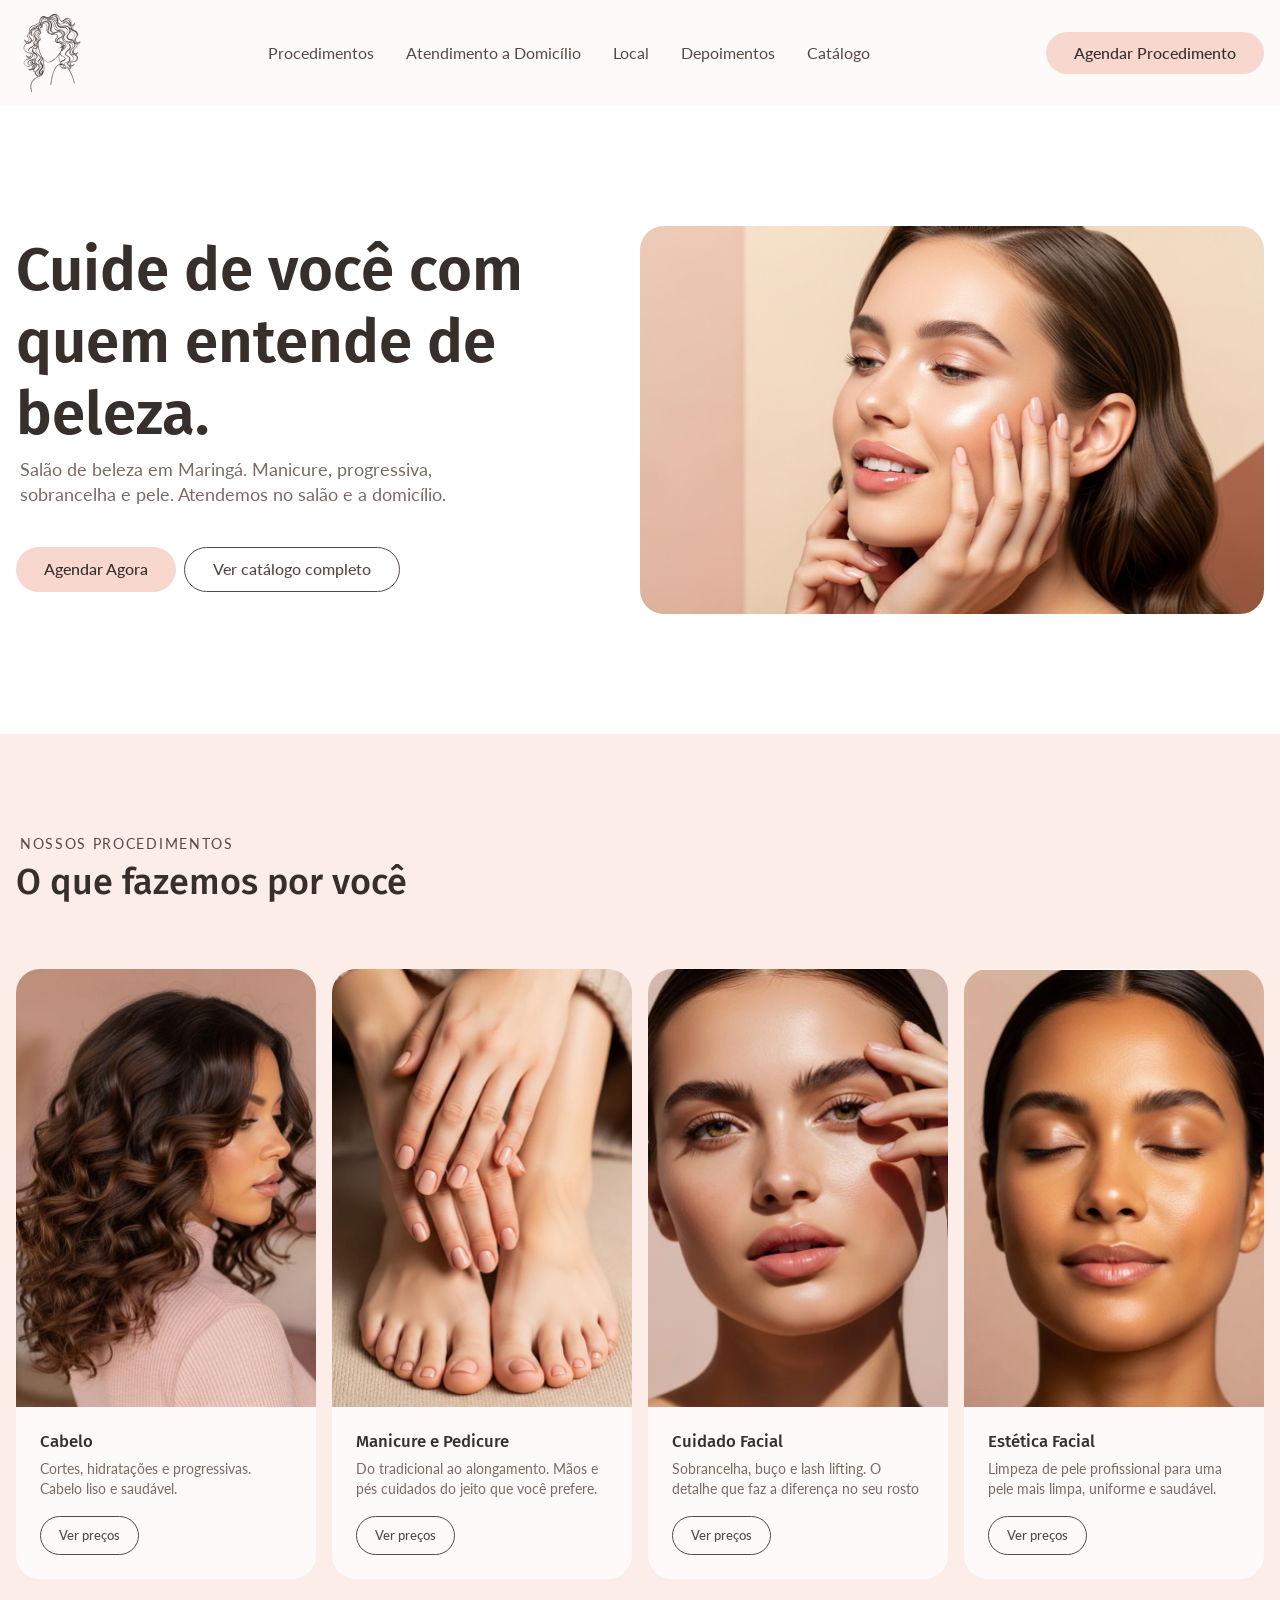
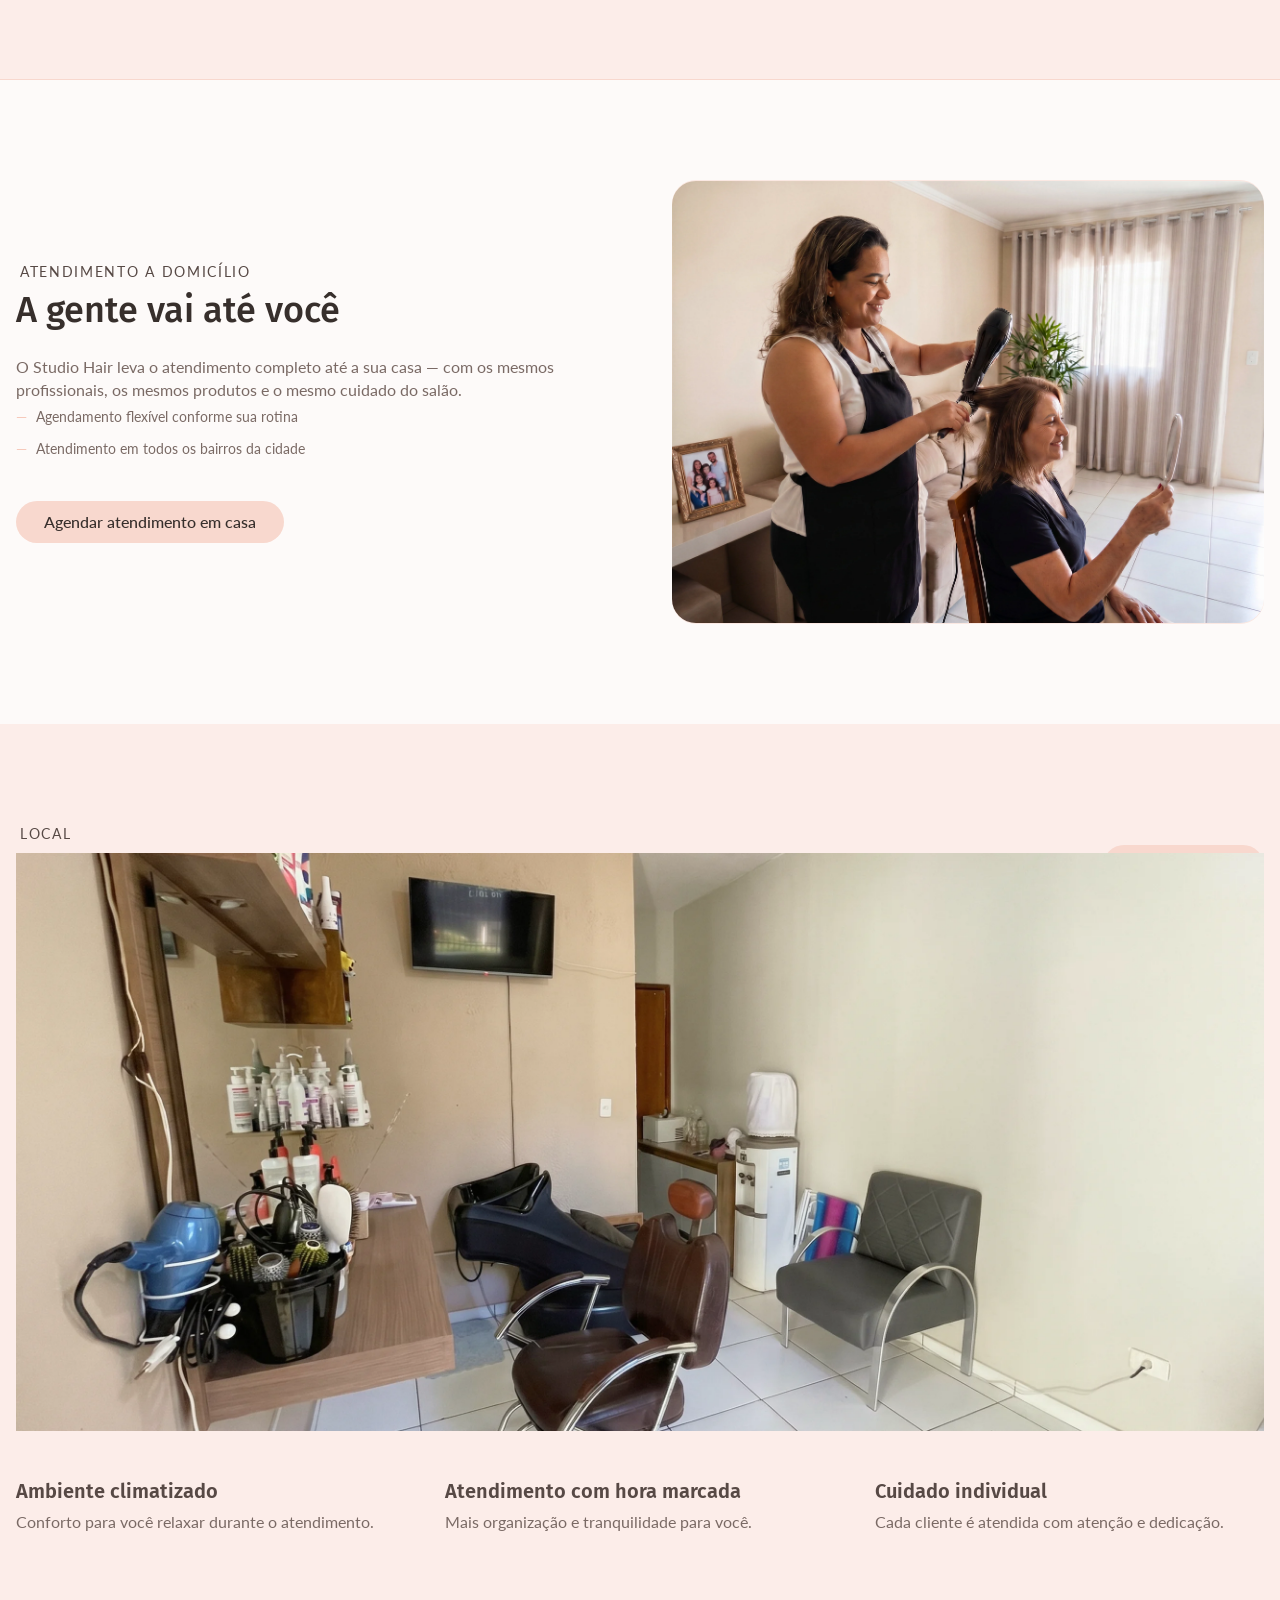
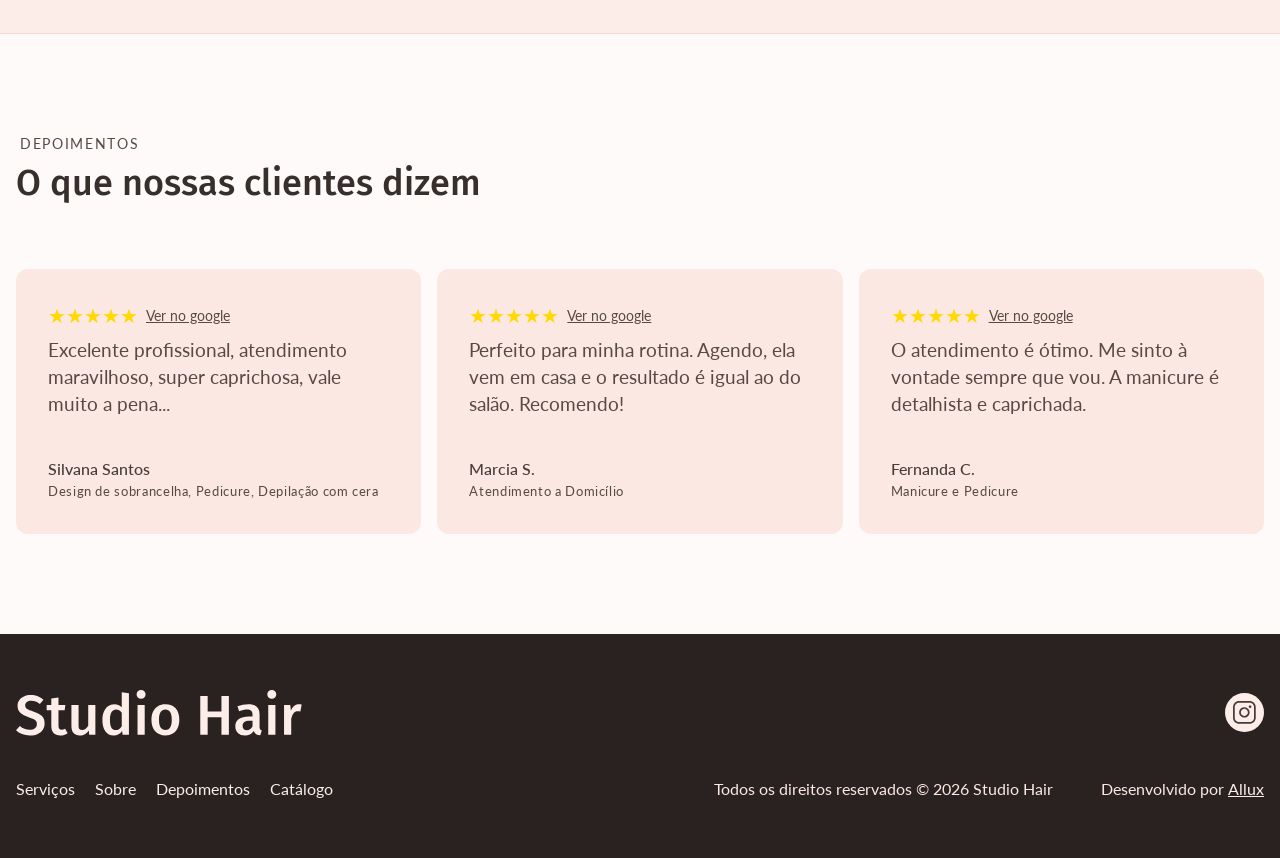
==== commit 02762cb2: "Imagem do salão em sobre adicionada" ====
--- a/index.html
+++ b/index.html
@@ -214,8 +214,8 @@
             </a>
           </div>
 
-          <div class="sobre-photo" aria-label="Foto da proprietária do Studio Hair">
-            [foto da proprietária]
+          <div class="sobre-photo">
+            <img src="./assets/img/salao-studiohair.webp" alt="Foto do salão Studio Hair em Maringá">
           </div>
 
           <div class="sobre-content">
